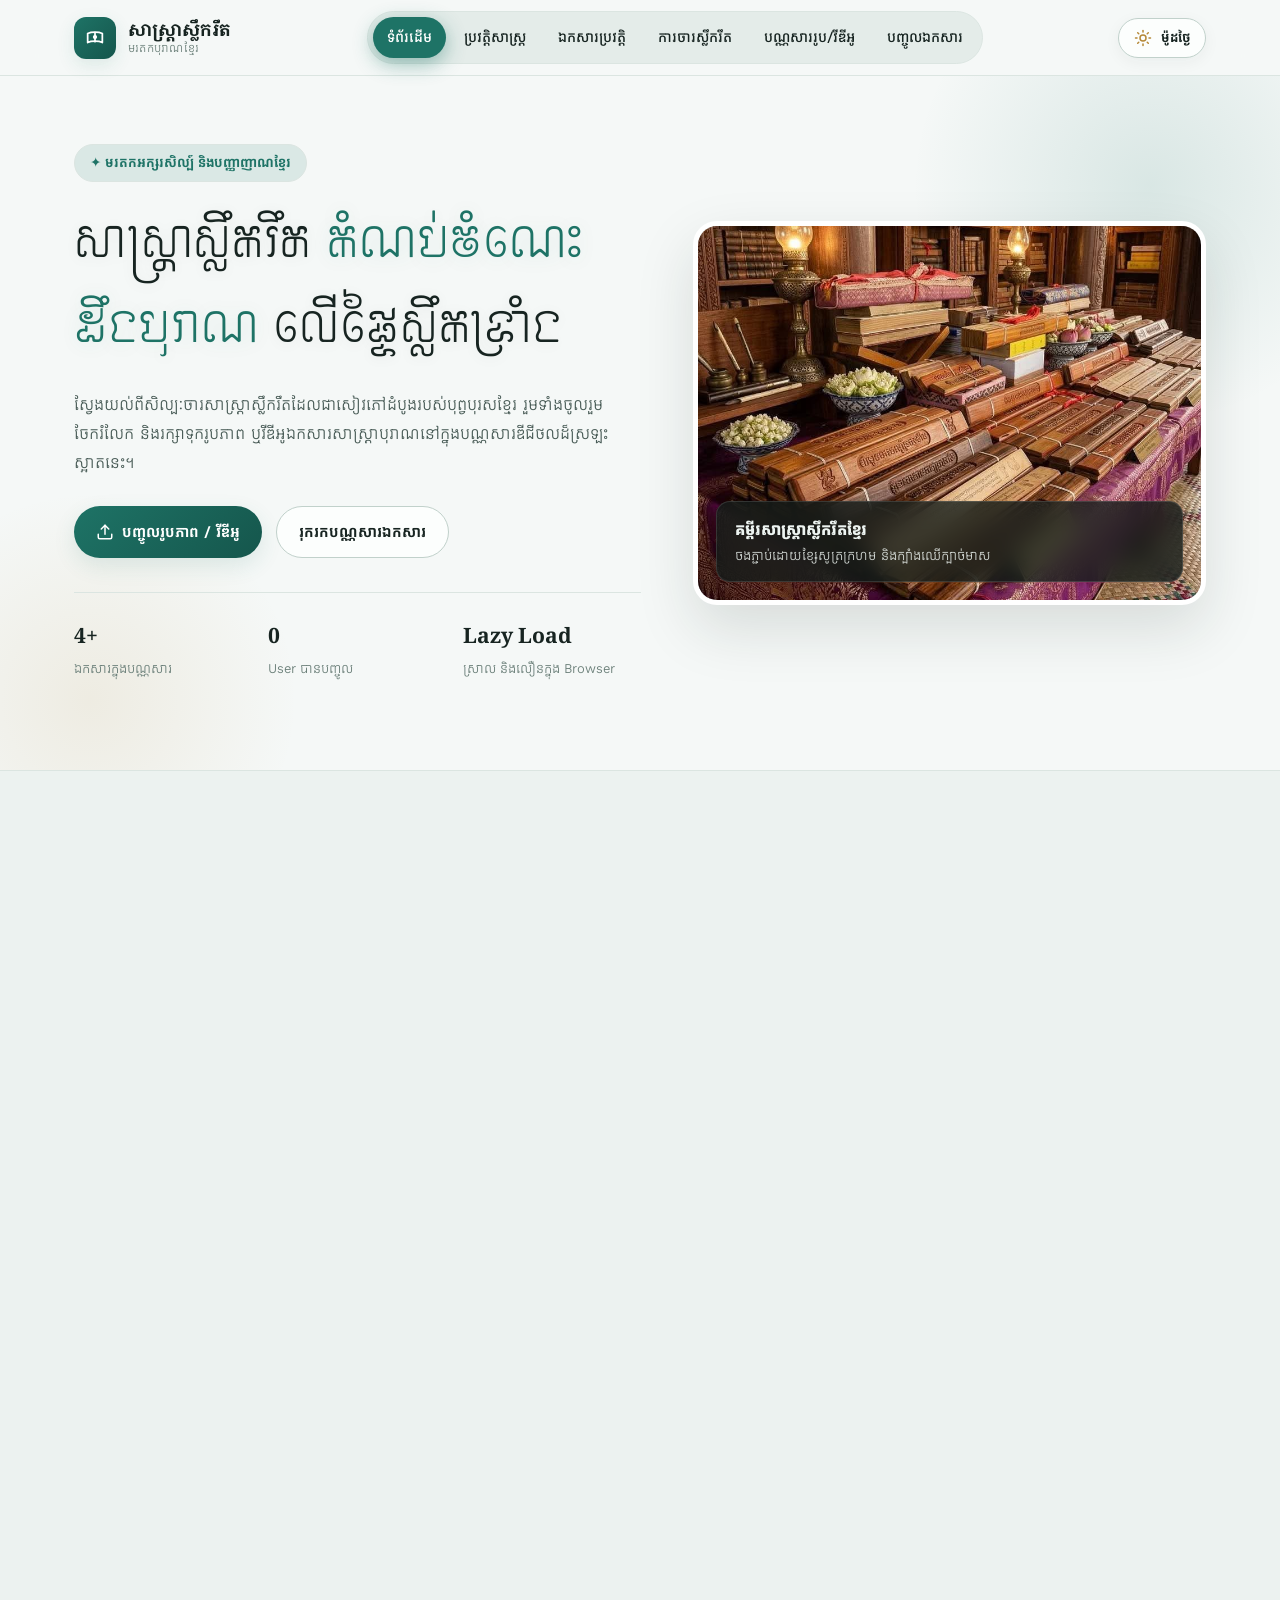
==== index.html @ 488957f2 "Add files via upload" ====
<!DOCTYPE html>
<html lang="km">

<head>
  <meta charset="UTF-8" />
  <meta name="viewport" content="width=device-width, initial-scale=1.0" />
  <meta name="theme-color" content="#f5f8f7" />
  <meta name="description"
    content="វេបសាយបណ្ណសារសាស្រ្តាស្លឹករឹតខ្មែរ — ស្វែងយល់ពីប្រវត្តិ សិល្បៈចារស្លឹករឹត និងចូលរួមបញ្ចូលរូបភាព ឬវីឌីអូដើម្បីថែរក្សាមរតកបុរាណ" />
  <title>សាស្រ្តាស្លឹករឹត | បណ្ណសារមរតកអក្សរសិល្ប៍បុរាណខ្មែរ</title>

  <!-- ការពារពន្លឺភ្លឹបភ្លែត (No Flash) ពេលបើកក្នុងម៉ូដយប់ -->
  <script>
    (function () {
      try {
        var saved = localStorage.getItem('sastra-theme');
        var prefersDark =
          window.matchMedia && window.matchMedia('(prefers-color-scheme: dark)').matches;
        if (saved === 'dark' || (!saved && prefersDark)) {
          document.documentElement.setAttribute('data-theme', 'dark');
        }
      } catch (e) { }
    })();
  </script>

  <!-- ពុម្ពអក្សរភាសាខ្មែរ៖ NokorReach Angkor 1 (ផ្ទុកក្នុង assets/fonts/) + Noto Serif Khmer និង Kantumruy Pro -->
  <link rel="preconnect" href="https://fonts.googleapis.com" />
  <link rel="preconnect" href="https://fonts.gstatic.com" crossorigin />
  <link
    href="https://fonts.googleapis.com/css2?family=Kantumruy+Pro:wght@400;500;600;700&family=Noto+Serif+Khmer:wght@600;700&display=swap"
    rel="stylesheet" />

  <!-- ឯកសារ CSS រៀបចំតាមហេដ្ឋារចនាសម្ព័ន្ធច្បាស់លាស់ -->
  <link rel="stylesheet" href="assets/css/variables.css" />
  <link rel="stylesheet" href="assets/css/base.css" />
  <link rel="stylesheet" href="assets/css/layout.css" />
  <link rel="stylesheet" href="assets/css/components.css" />
  <link rel="stylesheet" href="assets/css/documents.css" />
  <link rel="stylesheet" href="assets/css/animations.css" />
</head>

<body>
  <!-- របារបង្ហាញកម្រិតអូសទំព័រ -->
  <div id="scroll-progress" class="scroll-progress" aria-hidden="true"></div>

  <!-- ស្រទាប់ពណ៌ Host Color លោតមួយដងនៅផ្នែកខាងក្រោយពេលចុចលើ Menu -->
  <div id="host-color-backdrop" class="host-color-backdrop" aria-hidden="true"></div>

  <!-- ក្បាលទំព័រ និងម៉ឺនុយ (Header & Navigation) -->
  <header id="site-header" class="site-header">
    <div id="header-host-wave" class="header-host-wave" aria-hidden="true"></div>

    <div class="container header-inner">
      <a href="#home" class="brand" aria-label="ទំព័រដើម សាស្រ្តាស្លឹករឹត">
        <span class="brand-mark" aria-hidden="true">
          <svg width="22" height="22" viewBox="0 0 24 24" fill="none" stroke="currentColor" stroke-width="1.9"
            stroke-linecap="round" stroke-linejoin="round">
            <path d="M4 7c4-2 12-2 16 0v10c-4-2-12-2-16 0V7z"></path>
            <line x1="12" y1="6" x2="12" y2="16"></line>
            <circle cx="12" cy="11" r="1.4" fill="currentColor"></circle>
          </svg>
        </span>
        <span class="brand-text">
          <span class="brand-title">សាស្រ្តាស្លឹករឹត</span>
          <span class="brand-sub">មរតកបុរាណខ្មែរ</span>
        </span>
      </a>

      <nav id="main-nav" class="main-nav" aria-label="ម៉ឺនុយចម្បង">
        <ul id="nav-list" class="nav-list">
          <span id="nav-host-pill" class="nav-host-pill" aria-hidden="true"></span>
          <li>
            <a href="#home" class="nav-link is-active" data-host-color="#1e7366"
              data-host-soft="rgba(30, 115, 102, 0.22)" data-host-glow="rgba(30, 115, 102, 0.44)">
              <span class="menu-click-ring" aria-hidden="true"></span>
              ទំព័រដើម
            </a>
          </li>
          <li>
            <a href="#history" class="nav-link" data-host-color="#b58837" data-host-soft="rgba(181, 136, 55, 0.22)"
              data-host-glow="rgba(181, 136, 55, 0.44)">
              <span class="menu-click-ring" aria-hidden="true"></span>
              ប្រវត្តិសាស្ត្រ
            </a>
          </li>
          <li>
            <a href="#documents" class="nav-link" data-host-color="#286f80" data-host-soft="rgba(40, 111, 128, 0.22)"
              data-host-glow="rgba(40, 111, 128, 0.44)">
              <span class="menu-click-ring" aria-hidden="true"></span>
              ឯកសារប្រវត្តិ
            </a>
          </li>
          <li>
            <a href="#process" class="nav-link" data-host-color="#2c8467" data-host-soft="rgba(44, 132, 103, 0.22)"
              data-host-glow="rgba(44, 132, 103, 0.44)">
              <span class="menu-click-ring" aria-hidden="true"></span>
              ការចារស្លឹករឹត
            </a>
          </li>
          <li>
            <a href="#gallery" class="nav-link" data-host-color="#2b6a94" data-host-soft="rgba(43, 106, 148, 0.22)"
              data-host-glow="rgba(43, 106, 148, 0.44)">
              <span class="menu-click-ring" aria-hidden="true"></span>
              បណ្ណសាររូប/វីឌីអូ
            </a>
          </li>
          <li>
            <a href="#upload" class="nav-link" data-host-color="#5d5396" data-host-soft="rgba(93, 83, 150, 0.22)"
              data-host-glow="rgba(93, 83, 150, 0.44)">
              <span class="menu-click-ring" aria-hidden="true"></span>
              បញ្ចូលឯកសារ
            </a>
          </li>
        </ul>
      </nav>

      <div class="header-actions">
        <button id="theme-toggle" class="theme-toggle" type="button" aria-label="ប្តូរម៉ូដថ្ងៃ ឬម៉ូដយប់ការពារភ្នែក"
          aria-pressed="false" title="ប្តូរទៅម៉ូដយប់ ការពារភ្នែក">
          <span class="theme-toggle-icon" aria-hidden="true">
            <svg class="icon-sun" width="18" height="18" viewBox="0 0 24 24" fill="none" stroke="currentColor"
              stroke-width="2" stroke-linecap="round" stroke-linejoin="round">
              <circle cx="12" cy="12" r="4"></circle>
              <path d="M12 2v2"></path>
              <path d="M12 20v2"></path>
              <path d="m4.93 4.93 1.41 1.41"></path>
              <path d="m17.66 17.66 1.41 1.41"></path>
              <path d="M2 12h2"></path>
              <path d="M20 12h2"></path>
              <path d="m6.34 17.66-1.41 1.41"></path>
              <path d="m19.07 4.93-1.41 1.41"></path>
            </svg>
            <svg class="icon-moon" width="18" height="18" viewBox="0 0 24 24" fill="none" stroke="currentColor"
              stroke-width="2" stroke-linecap="round" stroke-linejoin="round">
              <path d="M12 3a6 6 0 0 0 9 9 9 9 0 1 1-9-9Z"></path>
            </svg>
          </span>
          <span id="theme-toggle-label" class="theme-toggle-label">ម៉ូដថ្ងៃ</span>
        </button>

        <button id="mobile-toggle" class="mobile-toggle" type="button" aria-label="បើក ឬបិទម៉ឺនុយ" aria-expanded="false"
          aria-controls="main-nav">
          <svg width="22" height="22" viewBox="0 0 24 24" fill="none" stroke="currentColor" stroke-width="2"
            stroke-linecap="round">
            <line x1="4" y1="7" x2="20" y2="7"></line>
            <line x1="4" y1="12" x2="20" y2="12"></line>
            <line x1="4" y1="17" x2="20" y2="17"></line>
          </svg>
        </button>
      </div>
    </div>
  </header>

  <main>
    <!-- ផ្នែកទី ១: ទំព័រដើម (Hero Section — បង្ហាញភ្លាមៗយ៉ាងច្បាស់ និងលឿន) -->
    <section id="home" class="hero-section">
      <div class="container hero-grid">
        <div class="hero-content">
          <span class="hero-badge">✦ មរតកអក្សរសិល្ប៍ និងបញ្ញាញាណខ្មែរ</span>
          <h1 class="hero-title">
            សាស្រ្តាស្លឹករឹត <span class="hero-highlight">កំណប់ចំណេះដឹងបុរាណ</span> លើផ្ទៃ<span
              class="nowrap">ស្លឹកទ្រាំង</span>
          </h1>
          <p class="hero-desc">
            ស្វែងយល់ពីសិល្បៈចារសាស្រ្តាស្លឹករឹតដែលជាសៀវភៅដំបូងរបស់បុព្វបុរសខ្មែរ រួមទាំងចូលរួមចែករំលែក
            និងរក្សាទុករូបភាព ឬវីឌីអូឯកសារសាស្រ្តាបុរាណនៅក្នុងបណ្ណសារឌីជីថលដ៏ស្រឡះស្អាតនេះ។
          </p>

          <div class="hero-actions">
            <a href="#upload" class="btn btn-primary">
              <svg width="18" height="18" viewBox="0 0 24 24" fill="none" stroke="currentColor" stroke-width="2"
                stroke-linecap="round" stroke-linejoin="round">
                <path d="M21 15v4a2 2 0 0 1-2 2H5a2 2 0 0 1-2-2v-4"></path>
                <polyline points="17 8 12 3 7 8"></polyline>
                <line x1="12" y1="3" x2="12" y2="15"></line>
              </svg>
              បញ្ចូលរូបភាព / វីឌីអូ
            </a>
            <a href="#gallery" class="btn btn-outline">រុករកបណ្ណសារឯកសារ</a>
          </div>

          <div class="hero-stats">
            <div class="stat-item">
              <strong id="stat-media-count">4+</strong>
              <span>ឯកសារក្នុងបណ្ណសារ</span>
            </div>
            <div class="stat-item">
              <strong id="stat-user-uploads">0</strong>
              <span>User បានបញ្ចូល</span>
            </div>
            <div class="stat-item">
              <strong>Lazy Load</strong>
              <span>ស្រាល និងលឿនក្នុង Browser</span>
            </div>
          </div>
        </div>

        <div class="hero-visual">
          <figure class="hero-frame">
            <img src="assets/images/vb2.jpg" alt="គម្ពីរសាស្រ្តាស្លឹករឹតបុរាណខ្មែរចងដោយខ្សែសូត្រក្រហម"
              fetchpriority="high" decoding="async" />
            <figcaption class="hero-caption-card">
              <div>
                <strong>គម្ពីរសាស្រ្តាស្លឹករឹតខ្មែរ</strong>
                <p>ចងភ្ជាប់ដោយខ្សែសូត្រក្រហម និងក្បាំងឈើក្បាច់មាស</p>
              </div>
            </figcaption>
          </figure>
        </div>
      </div>
    </section>

    <!-- ផ្នែកទី ២: ប្រវត្តិ និងអត្ថន័យ (អូសដល់ចាំលោតផុសឡើង) -->
    <section id="history" class="section section-alt lazy-section">
      <div class="container">
        <header class="section-header reveal-item">
          <span class="section-kicker">ប្រវត្តិ និងតម្លៃវប្បធម៌</span>
          <h2 class="section-title">តើសាស្រ្តាស្លឹករឹតមានសារៈសំខាន់អ្វីខ្លះ?</h2>
          <p class="section-subtitle">
            មុនពេលមានក្រដាស និងម៉ាស៊ីនបោះពុម្ព បុព្វបុរសខ្មែរបានប្រើប្រាស់ស្លឹកទ្រាំងដើម្បីកត់ត្រាធម៌វិន័យ
            ប្រវត្តិសាស្ត្រ ក្បួនឱសថបុរាណ និងអក្សរសិល្ប៍រឿងព្រេងផ្សេងៗទុកជាកេរមរតកដល់កូនចៅជំនាន់ក្រោយ។
          </p>
        </header>

        <div class="grid-2" style="margin-bottom: 40px;">
          <div class="story-image-wrap reveal-item reveal-left">
            <img src="data:image/svg+xml,%3Csvg xmlns='http://www.w3.org/2000/svg' viewBox='0 0 4 3'%3E%3C/svg%3E"
              data-src="assets/images/temple-archive.jpg" alt="បណ្ណាល័យហោត្រ័យរក្សាសាស្រ្តាស្លឹករឹតក្នុងវត្តអារាម"
              loading="lazy" decoding="async" />
          </div>

          <div class="reveal-item reveal-right">
            <h3 style="font-size: 1.5rem; margin-bottom: 14px;">បណ្ណាល័យហោត្រ័យ៖ ឃ្លាំងរក្សាប្រាជ្ញាខ្មែរ</h3>
            <p style="margin-bottom: 14px;">
              សាស្រ្តាស្លឹករឹតត្រូវបានតម្កល់ទុកយ៉ាងគោរពនៅតាមវត្តអារាម ជាពិសេសនៅក្នុង «ហោត្រ័យ»
              ឬទូឈើឆ្លាក់ក្បាច់យ៉ាងផ្ចិតផ្ចង់។
              គម្ពីរនីមួយៗត្រូវបានរុំដោយកំណាត់សំពត់ស្អាត ដើម្បីការពារពីធូលី សំណើម និងសត្វល្អិតកាត់បំផ្លាញ។
            </p>
            <p>
              ការអភិរក្សសាស្រ្តាស្លឹករឹតជាទម្រង់ឌីជីថល តាមរយៈការថតរូបភាព និងវីឌីអូឯកសារ
              គឺជាវិធីដ៏សំខាន់ដើម្បីជួយឲ្យមរតកទាំងនេះនៅគង់វង្សជារៀងរហូត។
            </p>
          </div>
        </div>

        <div class="grid-3">
          <article class="card reveal-item reveal-delay-1">
            <div class="card-icon" aria-hidden="true">
              <svg width="22" height="22" viewBox="0 0 24 24" fill="none" stroke="currentColor" stroke-width="2">
                <path d="M4 19.5A2.5 2.5 0 0 1 6.5 17H20"></path>
                <path d="M6.5 2H20v20H6.5A2.5 2.5 0 0 1 4 19.5v-15A2.5 2.5 0 0 1 6.5 2z"></path>
              </svg>
            </div>
            <h3>សាស្រ្តាទេសន៍</h3>
            <p>កត់ត្រាពុទ្ធវចនៈ ជាតក និងគម្ពីរធម៌វិន័យសម្រាប់ព្រះសង្ឃសូត្រ និងសម្តែងធម៌ទេសនាប្រដៅពុទ្ធបរិស័ទ។</p>
          </article>

          <article class="card reveal-item reveal-delay-2">
            <div class="card-icon" aria-hidden="true">
              <svg width="22" height="22" viewBox="0 0 24 24" fill="none" stroke="currentColor" stroke-width="2">
                <path d="M12 20h9"></path>
                <path d="M16.5 3.5a2.121 2.121 0 0 1 3 3L7 19l-4 1 1-4L16.5 3.5z"></path>
              </svg>
            </div>
            <h3>សាស្រ្តាល្បែង</h3>
            <p>ប្រមូលផ្តុំរឿងព្រេង អក្សរសិល្ប៍កំណាព្យ និងរឿងនិទានអប់រំសីលធម៌ដ៏ល្បីល្បាញរបស់សង្គមខ្មែរ។</p>
          </article>

          <article class="card reveal-item reveal-delay-3">
            <div class="card-icon" aria-hidden="true">
              <svg width="22" height="22" viewBox="0 0 24 24" fill="none" stroke="currentColor" stroke-width="2">
                <circle cx="12" cy="12" r="9"></circle>
                <path d="M12 8v4l3 3"></path>
              </svg>
            </div>
            <h3>សាស្រ្តាក្បួនច្បាប់</h3>
            <p>ផ្ទុកក្បួនហោរាសាស្ត្រ ក្បួនថ្នាំបុរាណ វេយ្យាករណ៍ ច្បាប់ទូន្មាន និងប្រវត្តិសាស្ត្រពង្សាវតារខ្មែរ។</p>
          </article>
        </div>
      </div>
    </section>

    <!-- ផ្នែកទី ៣: ប្រព័ន្ធឯកសារប្រវត្តិសាស្រ្តាស្លឹករឹត (Lazy Hydrated ពេលអូសមកដល់) -->
    <section id="documents" class="section lazy-section">
      <div class="container">
        <header class="section-header reveal-item">
          <span class="section-kicker">បណ្ណាល័យឯកសារប្រវត្តិសាស្ត្រ</span>
          <h2 class="section-title">ប្រព័ន្ធឯកសារស្តីពីប្រវត្តិសាស្រ្តាស្លឹករឹតខ្មែរ</h2>
          <p class="section-subtitle">
            អាន ស្រាវជ្រាវ ចម្លង ឬទាញយកឯកសារប្រវត្តិសាស្រ្តាស្លឹករឹតតាមសម័យកាល រួមទាំងអាចបន្ថែមអត្ថបទ
            ឬភ្ជាប់ឯកសារ PDF/TXT ចូលក្នុងបណ្ណាល័យនេះបានផងដែរ។
          </p>
        </header>

        <!-- ខ្សែបន្ទាត់ប្រវត្តិសាស្ត្រសង្ខេបតាមសម័យកាល -->
        <div id="history-timeline" class="timeline-strip"></div>

        <!-- របារត្រងប្រភេទ ស្វែងរក និងប៊ូតុងបន្ថែមឯកសារ -->
        <div class="doc-toolbar reveal-item">
          <div class="filter-tabs" role="tablist" aria-label="ត្រងប្រភេទឯកសារប្រវត្តិ">
            <button type="button" class="filter-tab doc-filter-tab is-active" data-doc-filter="all">ទាំងអស់</button>
            <button type="button" class="filter-tab doc-filter-tab"
              data-doc-filter="ប្រវត្តិសាស្ត្រ">ប្រវត្តិសាស្ត្រ</button>
            <button type="button" class="filter-tab doc-filter-tab" data-doc-filter="អក្សរសាស្ត្រ">អក្សរសាស្ត្រ</button>
            <button type="button" class="filter-tab doc-filter-tab" data-doc-filter="សិប្បកម្ម">សិប្បកម្ម</button>
            <button type="button" class="filter-tab doc-filter-tab" data-doc-filter="ការអភិរក្ស">ការអភិរក្ស</button>
            <button type="button" class="filter-tab doc-filter-tab" data-doc-filter="user">User បន្ថែម</button>
          </div>

          <div class="doc-toolbar-right">
            <div class="search-box" style="min-width: 210px;">
              <svg width="16" height="16" viewBox="0 0 24 24" fill="none" stroke="currentColor" stroke-width="2">
                <circle cx="11" cy="11" r="8"></circle>
                <line x1="21" y1="21" x2="16.65" y2="16.65"></line>
              </svg>
              <input id="doc-search-input" type="search" placeholder="ស្វែងរកឯកសារប្រវត្តិ..."
                aria-label="ស្វែងរកឯកសារប្រវត្តិ" />
            </div>

            <button id="open-add-doc-btn" type="button" class="btn btn-primary"
              style="padding: 10px 18px; font-size: 0.88rem;">
              + បន្ថែមឯកសារប្រវត្តិ
            </button>
          </div>
        </div>

        <!-- ក្រឡាកាតឯកសារប្រវត្តិ -->
        <div id="doc-grid" class="doc-grid" aria-live="polite"></div>
      </div>
    </section>

    <!-- ផ្នែកទី ៤: ដំណាក់កាលផលិត និងចារសាស្រ្តា (អូសដល់ចាំលោតផុសឡើង) -->
    <section id="process" class="section section-alt lazy-section">
      <div class="container">
        <header class="section-header reveal-item">
          <span class="section-kicker">សិល្បៈ និងហត្ថកម្មប្រពៃណី</span>
          <h2 class="section-title">ដំណាក់កាលទាំង ៤ នៃការចារសាស្រ្តាស្លឹករឹត</h2>
          <p class="section-subtitle">
            ទម្រាំក្លាយជាគម្ពីរសាស្រ្តាមួយខ្សែ សិប្បករត្រូវឆ្លងកាត់ដំណាក់កាលយ៉ាងល្អិតល្អន់ និងអត់ធ្មត់ខ្ពស់។
          </p>
        </header>

        <div class="grid-4" style="margin-bottom: 42px;">
          <article class="step-card reveal-item reveal-delay-1">
            <span class="step-number">១</span>
            <h3>ជ្រើសរើសស្លឹកទ្រាំង</h3>
            <p>កាត់ស្លឹកទ្រាំងខ្ចីល្មមដែលមិនទាន់លាតពេញលេញ ដើម្បីឲ្យសាច់ស្លឹកទន់ ស្វិត និងជាប់ធន់បានរាប់រយឆ្នាំ។</p>
          </article>

          <article class="step-card reveal-item reveal-delay-2">
            <span class="step-number">២</span>
            <h3>ស្ងោរ ហាល និងតម្រឹម</h3>
            <p>យកស្លឹកទៅស្ងោរ ហាលសន្សើម និងហាលថ្ងៃឲ្យស្ងួតស្មើ រួចកាត់តម្រឹមទំហំឲ្យស្មើគ្នា និងចោះរន្ធដោតខ្សែ។</p>
          </article>

          <article class="step-card reveal-item reveal-delay-3">
            <span class="step-number">៣</span>
            <h3>ចារដោយដែកចារ</h3>
            <p>ប្រើដែកចារមុតស្រួចឆ្លាក់តួអក្សរខ្មែរលើផ្ទៃស្លឹករឹតតាមបន្ទាត់ត្រង់ស្មើយ៉ាងប្រណីត។</p>
          </article>

          <article class="step-card reveal-item reveal-delay-4">
            <span class="step-number">៤</span>
            <h3>ជូតទឹកខ្មៅ និងចងខ្សែ</h3>
            <p>ជូតម្រែងភ្លើងលាយប្រេងធម្មជាតិចូលក្នុងស្នាមចារឲ្យអក្សរលេចច្បាស់ខ្មៅក្រឹប រួចដោតខ្សែចងជាខ្សែគម្ពីរ។</p>
          </article>
        </div>

        <div class="grid-2">
          <div class="story-image-wrap reveal-item reveal-left">
            <img src="data:image/svg+xml,%3Csvg xmlns='http://www.w3.org/2000/svg' viewBox='0 0 4 3'%3E%3C/svg%3E"
              data-src="assets/images/crafting-leaves.jpg" alt="សិប្បករខ្មែរចារអក្សរលើស្លឹករឹតដោយប្រើដែកចារ"
              loading="lazy" decoding="async" />
          </div>
          <div class="story-image-wrap reveal-item reveal-right">
            <img src="data:image/svg+xml,%3Csvg xmlns='http://www.w3.org/2000/svg' viewBox='0 0 4 3'%3E%3C/svg%3E"
              data-src="assets/images/palm-detail.jpg" alt="ភាពលម្អិតនៃអក្សរចារខ្មែរបុរាណលើផ្ទៃស្លឹករឹត" loading="lazy"
              decoding="async" />
          </div>
        </div>
      </div>
    </section>

    <!-- ផ្នែកទី ៥: បណ្ណសាររូបភាព និងវីឌីអូ (Lazy Hydrated ពេលអូសមកដល់) -->
    <section id="gallery" class="section lazy-section">
      <div class="container">
        <header class="section-header reveal-item">
          <span class="section-kicker">បណ្ណសារឌីជីថល</span>
          <h2 class="section-title">បណ្ណសាររូបភាព និងវីឌីអូសាស្រ្តាស្លឹករឹត</h2>
          <p class="section-subtitle">
            រូបភាព និងវីឌីអូទាំងអស់ត្រូវបានផ្ទុកតែពេលអ្នកអូសមកដល់ប៉ុណ្ណោះ ដើម្បីឲ្យវេបសាយស្រាល និងដំណើរការលឿនបំផុត។
            ចុចលើកាតនីមួយៗដើម្បីមើលពេញអេក្រង់។
          </p>
        </header>

        <div class="gallery-toolbar reveal-item">
          <div class="filter-tabs" role="tablist" aria-label="ត្រងប្រភេទឯកសារ">
            <button type="button" class="filter-tab is-active" data-filter="all">ទាំងអស់</button>
            <button type="button" class="filter-tab" data-filter="image">រូបភាព</button>
            <button type="button" class="filter-tab" data-filter="video">វីឌីអូ</button>
            <button type="button" class="filter-tab" data-filter="user">ឯកសារ User បញ្ចូល</button>
          </div>

          <div class="search-box">
            <svg width="16" height="16" viewBox="0 0 24 24" fill="none" stroke="currentColor" stroke-width="2">
              <circle cx="11" cy="11" r="8"></circle>
              <line x1="21" y1="21" x2="16.65" y2="16.65"></line>
            </svg>
            <input id="gallery-search" type="search" placeholder="ស្វែងរកតាមចំណងជើង ឬប្រភេទ..."
              aria-label="ស្វែងរកឯកសារក្នុងបណ្ណសារ" />
          </div>
        </div>

        <!-- ក្រឡាបណ្ណសារត្រូវបានបង្កើតឡើងដោយ JavaScript ពេលអូសមកដល់ -->
        <div id="media-grid" class="media-grid" aria-live="polite"></div>
      </div>
    </section>

    <!-- ផ្នែកទី ៦: អនុញ្ញាតឲ្យ User បញ្ចូលរូបភាព និងវីឌីអូ -->
    <section id="upload" class="section section-alt lazy-section">
      <div class="container">
        <header class="section-header reveal-item">
          <span class="section-kicker">ចូលរួមចែករំលែកមរតក</span>
          <h2 class="section-title">បញ្ចូលរូបភាព និងវីឌីអូសាស្រ្តាស្លឹករឹត</h2>
          <p class="section-subtitle">
            អ្នកប្រើប្រាស់មានសិទ្ធិបញ្ចូលរូបភាព ឬវីឌីអូដោយផ្ទាល់។ ឯកសារដែលបានបញ្ចូលនឹងរក្សាទុកក្នុង Browser (IndexedDB)
            ហើយបង្ហាញភ្លាមៗនៅក្នុងបណ្ណសារខាងលើ។
          </p>
        </header>

        <div class="upload-shell reveal-item">
          <div>
            <div id="upload-dropzone" class="dropzone" role="button" tabindex="0"
              aria-label="ជ្រើសរើស ឬអូសទម្លាក់រូបភាព និងវីឌីអូ">
              <input id="media-file-input" type="file" accept="image/*,video/*" hidden />
              <div class="dropzone-icon" aria-hidden="true">
                <svg width="28" height="28" viewBox="0 0 24 24" fill="none" stroke="currentColor" stroke-width="2"
                  stroke-linecap="round" stroke-linejoin="round">
                  <path d="M21 15v4a2 2 0 0 1-2 2H5a2 2 0 0 1-2-2v-4"></path>
                  <polyline points="17 8 12 3 7 8"></polyline>
                  <line x1="12" y1="3" x2="12" y2="15"></line>
                </svg>
              </div>
              <h3 style="font-size: 1.12rem;">ចុចជ្រើសរើស ឬអូសឯកសារទម្លាក់ទីនេះ</h3>
              <p id="upload-file-status" style="font-size: 0.88rem;">
                គាំទ្ររូបភាព (JPG, PNG, WEBP) និងវីឌីអូ (MP4, WEBM)
              </p>
              <div id="upload-preview" class="dropzone-preview" hidden></div>
            </div>
          </div>

          <form id="media-upload-form" class="upload-form">
            <span id="storage-mode-pill" class="storage-mode-pill">● រក្សាទុកស្វ័យប្រវត្តិ (មិនបាត់ពេល Refresh)</span>

            <div class="form-group">
              <label for="media-title-input">ចំណងជើងឯកសារ *</label>
              <input id="media-title-input" class="form-control" type="text"
                placeholder="ឧ. សាស្រ្តាស្លឹករឹតវត្តបុរាណខេត្តសៀមរាប" required />
            </div>

            <div class="form-group">
              <label for="media-category-input">ប្រភេទឯកសារ</label>
              <select id="media-category-input" class="form-control">
                <option value="សាស្រ្តាបុរាណ">សាស្រ្តាបុរាណ</option>
                <option value="ការចារស្លឹករឹត">ការចារស្លឹករឹត</option>
                <option value="បណ្ណាល័យហោត្រ័យ">បណ្ណាល័យហោត្រ័យ</option>
                <option value="វីឌីអូឯកសារ">វីឌីអូឯកសារ</option>
                <option value="អក្សរសិល្ប៍បុរាណ">អក្សរសិល្ប៍បុរាណ</option>
              </select>
            </div>

            <div class="form-group">
              <label for="media-author-input">ឈ្មោះអ្នកបញ្ចូល</label>
              <input id="media-author-input" class="form-control" type="text"
                placeholder="បញ្ចូលឈ្មោះរបស់អ្នក (មិនបង្ខំ)" />
            </div>

            <div class="form-group">
              <label for="media-desc-input">ពិពណ៌នាសង្ខេប</label>
              <textarea id="media-desc-input" class="form-control" rows="3"
                placeholder="សរសេរព័ត៌មានខ្លីៗអំពីរូបភាព ឬវីឌីអូនេះ..."></textarea>
            </div>

            <button id="upload-submit-btn" type="submit" class="btn btn-primary" style="width: 100%;">
              រក្សាទុក និងបង្ហោះចូលបណ្ណសារ
            </button>
          </form>
        </div>
      </div>
    </section>
  </main>

  <!-- ជើងទំព័រ (Footer) -->
  <footer class="site-footer">
    <div class="container">
      <div class="footer-grid">
        <div>
          <h3>សាស្រ្តាស្លឹករឹត • មរតកបុរាណខ្មែរ</h3>
          <p>
            វេបសាយបង្កើតឡើងដោយហេដ្ឋារចនាសម្ព័ន្ធកូដច្បាស់លាស់ ស្អាត និងបង្កើនល្បឿន Browser តាមរយៈ
            Scroll Reveal និង Lazy Loading។
          </p>
        </div>

        <div>
          <h4>តំណភ្ជាប់រហ័ស</h4>
          <ul class="footer-links">
            <li><a href="#home">ទំព័រដើម</a></li>
            <li><a href="#history">ប្រវត្តិ និងអត្ថន័យ</a></li>
            <li><a href="#documents">ប្រព័ន្ធឯកសារប្រវត្តិ</a></li>
            <li><a href="#process">ដំណាក់កាលចារសាស្រ្តា</a></li>
            <li><a href="#gallery">បណ្ណសាររូបភាព និងវីឌីអូ</a></li>
            <li><a href="#upload">បញ្ចូលឯកសារថ្មី</a></li>
          </ul>
        </div>

        <div>
          <h4>រចនាសម្ព័ន្ធថតឯកសារ</h4>
          <ul class="footer-links">
            <li><code>index.html</code> — ទំព័រចម្បង</li>
            <li><code>assets/css/</code> — ឯកសាររចនាបថ</li>
            <li><code>assets/js/</code> — ប្រព័ន្ធមុខងារ JS</li>
            <li><code>assets/images/</code> — ថតផ្ទុករូបភាព</li>
            <li><code>assets/videos/</code> — ថតផ្ទុកវីឌីអូ</li>
          </ul>
        </div>
      </div>

      <div class="footer-bottom">
        <span>© 2026 បណ្ណសារសាស្រ្តាស្លឹករឹតខ្មែរ</span>
        <span>រចនាឡើងសម្រាប់ការថែរក្សា និងចែករំលែកមរតកជាតិ</span>
      </div>
    </div>
  </footer>

  <!-- Lightbox Modal សម្រាប់មើលរូបភាព និងវីឌីអូពេញអេក្រង់ -->
  <div id="lightbox" class="lightbox" role="dialog" aria-modal="true" aria-hidden="true">
    <button id="lightbox-close" class="lightbox-close" type="button" aria-label="បិទផ្ទាំងមើល">✕</button>
    <div class="lightbox-dialog">
      <div id="lightbox-media" class="lightbox-media"></div>
      <div class="lightbox-info">
        <div>
          <h3 id="lightbox-title" style="margin-bottom: 6px;"></h3>
          <p id="lightbox-desc" style="margin-bottom: 8px;"></p>
          <small id="lightbox-meta" style="color: var(--text-muted);"></small>
        </div>
      </div>
    </div>
  </div>

  <!-- ផ្ទាំងអានឯកសារប្រវត្តិ (Distraction-Free Document Reader Modal) -->
  <div id="doc-reader-modal" class="doc-modal" role="dialog" aria-modal="true" aria-hidden="true">
    <div class="doc-reader-dialog">
      <div class="doc-reader-header">
        <div class="doc-reader-controls">
          <button id="doc-font-dec" type="button" class="reader-tool-btn" title="បន្ថយទំហំអក្សរ">A-</button>
          <button id="doc-font-inc" type="button" class="reader-tool-btn" title="បង្កើនទំហំអក្សរ">A+</button>
          <button id="doc-copy-btn" type="button" class="reader-tool-btn">ចម្លងអត្ថបទ</button>
          <button id="doc-download-btn" type="button" class="reader-tool-btn">ទាញយក .txt</button>
          <button id="doc-reader-delete" type="button" class="btn btn-danger-soft" hidden>លុបឯកសារ</button>
        </div>
        <button id="doc-reader-close" type="button" class="reader-tool-btn" aria-label="បិទផ្ទាំងអាន">បិទ ✕</button>
      </div>

      <article id="doc-reader-body" class="doc-reader-body">
        <div id="doc-reader-meta" class="doc-reader-meta"></div>
        <h2 id="doc-reader-title" class="doc-reader-title"></h2>
        <div id="doc-reader-content" class="doc-reader-content"></div>
      </article>

      <div class="doc-reader-footer">
        <button id="doc-prev-btn" type="button" class="reader-tool-btn">← ឯកសារមុន</button>
        <button id="doc-next-btn" type="button" class="reader-tool-btn">ឯកសារបន្ទាប់ →</button>
      </div>
    </div>
  </div>

  <!-- ផ្ទាំងបន្ថែមឯកសារប្រវត្តិថ្មី (Add Historical Document Modal) -->
  <div id="add-doc-modal" class="doc-modal" role="dialog" aria-modal="true" aria-hidden="true">
    <div class="doc-form-dialog">
      <div class="doc-reader-header">
        <h3 style="font-size: 1.08rem;">បន្ថែមឯកសារប្រវត្តិសាស្រ្តាស្លឹករឹតថ្មី</h3>
        <button id="add-doc-close" type="button" class="reader-tool-btn" aria-label="បិទផ្ទាំង">បិទ ✕</button>
      </div>
      <form id="add-doc-form" class="doc-form-body">
        <div class="form-group">
          <label for="doc-title-input">ចំណងជើងឯកសារប្រវត្តិ *</label>
          <input id="doc-title-input" class="form-control" type="text"
            placeholder="ឧ. ប្រវត្តិគម្ពីរសាស្រ្តាវត្តបុរាណខេត្តបាត់ដំបង" required />
        </div>

        <div class="doc-form-row">
          <div class="form-group">
            <label for="doc-category-input">ប្រភេទឯកសារ</label>
            <select id="doc-category-input" class="form-control">
              <option value="ប្រវត្តិសាស្ត្រ">ប្រវត្តិសាស្ត្រ</option>
              <option value="អក្សរសាស្ត្រ">អក្សរសាស្ត្រ</option>
              <option value="សិប្បកម្ម">សិប្បកម្ម</option>
              <option value="ការអភិរក្ស">ការអភិរក្ស</option>
            </select>
          </div>
          <div class="form-group">
            <label for="doc-era-input">សម័យកាល / ឆ្នាំ</label>
            <input id="doc-era-input" class="form-control" type="text" placeholder="ឧ. សតវត្សទី ១៩" />
          </div>
        </div>

        <div class="form-group">
          <label for="doc-author-input">អ្នករៀបរៀង ឬប្រភពឯកសារ</label>
          <input id="doc-author-input" class="form-control" type="text" placeholder="ឈ្មោះអ្នកចងក្រង (មិនបង្ខំ)" />
        </div>

        <div class="form-group">
          <label for="doc-body-input">ខ្លឹមសារឯកសារប្រវត្តិ</label>
          <textarea id="doc-body-input" class="form-control" rows="5"
            placeholder="សរសេរ ឬចម្លងខ្លឹមសារប្រវត្តិសាស្រ្តាស្លឹករឹតដាក់ទីនេះ..."></textarea>
        </div>

        <div class="form-group">
          <label for="doc-file-input">ភ្ជាប់ឯកសារ PDF ឬ TXT បន្ថែម (មិនបង្ខំ • ក្រោម 20MB)</label>
          <input id="doc-file-input" class="form-control" type="file" accept=".pdf,.txt,.doc,.docx" />
        </div>

        <button type="submit" class="btn btn-primary" style="width: 100%; margin-top: 4px;">
          រក្សាទុកចូលបណ្ណាល័យឯកសារ
        </button>
      </form>
    </div>
  </div>

  <!-- ប៊ូតុងត្រឡប់ទៅខាងលើ និងសារជូនដំណឹង -->
  <button id="back-to-top" class="back-to-top" type="button" aria-label="ត្រឡប់ទៅខាងលើ">↑</button>
  <div id="toast" class="toast" role="status" aria-live="polite"></div>

  <!-- ឯកសារ JavaScript រៀបចំតាមមុខងារច្បាស់លាស់ (ប្រើ defer ដើម្បីឲ្យផ្ទុកលឿន) -->
  <script defer src="assets/js/theme-toggle.js"></script>
  <script defer src="assets/js/cloud-config.js"></script>
  <script defer src="assets/data/history-docs.js"></script>
  <script defer src="assets/js/storage.js"></script>
  <script defer src="assets/js/menu-effect.js"></script>
  <script defer src="assets/js/scroll-reveal.js"></script>
  <script defer src="assets/js/doc-library.js"></script>
  <script defer src="assets/js/media-uploader.js"></script>
  <script defer src="assets/js/main.js"></script>
</body>

</html>
---- assets/css/variables.css ----
/* ==========================================================================
   variables.css — ប្រព័ន្ធពណ៌កម្រិតសកល ត្រជាក់ភ្នែក (ម៉ូដថ្ងៃ & ម៉ូដយប់ការពារភ្នែក)
   ========================================================================== */

/* ពុម្ពអក្សរសិលាចារឹកសម័យអង្គរ NokorReach Angkor (ស្នាដៃ Nouv Samnang / AKbalthom) */
@font-face {
  font-family: 'NokorReach Angkor 1';
  src: url('../fonts/NokorReach-Angkor-1.ttf') format('truetype');
  font-weight: 400;
  font-style: normal;
  font-display: swap;
}

@font-face {
  font-family: 'NokorReach Angkor 2 Plus';
  src: url('../fonts/NokorReach-Angkor-2-Plus.ttf') format('truetype');
  font-weight: 400;
  font-style: normal;
  font-display: swap;
}

:root {
   color-scheme: light;

   /* ------------------------------------------------------------------------
     ម៉ូដថ្ងៃ (Day Mode — ត្រជាក់ភ្នែក ស្រទន់ គ្មានពន្លឺចាំងខ្លាំង)
     ------------------------------------------------------------------------ */
   --bg-page: #f5f8f7;
   --bg-section-alt: #ecf2f0;
   --bg-card: #fcfefd;
   --bg-elevated: rgba(245, 248, 247, 0.86);
   --bg-nav-track: rgba(203, 218, 213, 0.42);
   --bg-input: #ffffff;
   --bg-dropzone: #f1f6f4;
   --bg-media-frame: #dce6e2;
   --bg-dark: #101b19;
   --bg-badge-overlay: rgba(16, 27, 25, 0.76);
   --bg-lightbox: rgba(11, 18, 17, 0.84);
   --bg-empty: rgba(252, 254, 253, 0.75);

   /* ពណ៌អក្សរ (កម្រិត Contrast ស្តង់ដារ WCAG AAA ងាយអានមិនឈឺភ្នែក) */
   --text-primary: #172421;
   --text-secondary: #485b56;
   --text-muted: #6c807a;
   --text-on-dark: #edf4f1;
   --text-on-accent: #ffffff;

   /* ពណ៌ចម្បងកម្រិតសកល (Serene Angkor Jade + Muted Heritage Gold) */
   --accent-primary: #1e7366;
   --accent-primary-deep: #15564c;
   --accent-primary-soft: rgba(30, 115, 102, 0.12);
   --accent-gold: #b58837;
   --accent-gold-light: #d7b269;
   --accent-gold-soft: rgba(181, 136, 55, 0.14);
   --accent-crimson: #a83c3c;
   --accent-crimson-soft: rgba(168, 60, 60, 0.11);
   --accent-palm: #1e7366;

   /* ពណ៌ផ្ទាំងលម្អ Hero & ផ្ទៃខាងក្រោយ */
   --hero-orb-1: rgba(30, 115, 102, 0.13);
   --hero-orb-2: rgba(181, 136, 55, 0.11);
   --frame-border: #ffffff;

   /* Host Color លំនាំដើម (ផ្លាស់ប្តូរដោយស្វ័យប្រវត្តិតាម Menu ដែលបានចុច) */
   --host-color: #1e7366;
   --host-color-soft: rgba(30, 115, 102, 0.22);
   --host-color-glow: rgba(30, 115, 102, 0.44);
   --host-origin-x: 50%;
   --host-origin-y: 36px;

   /* បន្ទាត់ស៊ុម និងស្រមោលស្រទន់ */
   --border-light: #dbe5e1;
   --border-medium: #c1d1cb;
   --shadow-sm: 0 4px 16px rgba(23, 36, 33, 0.05);
   --shadow-md: 0 12px 32px rgba(23, 36, 33, 0.08);
   --shadow-lg: 0 24px 58px rgba(23, 36, 33, 0.13);

   /* ពុម្ពអក្សរភាសាខ្មែរ (អក្សរសិលាចារឹកសម័យអង្គរ NokorReach Angkor 1 សម្រាប់ចំណងជើងដំបូង + អក្សរច្បាស់សម្រាប់មាតិកា) */
   --font-inscription: 'NokorReach Angkor 1', 'NokorReach Angkor 2 Plus', 'Noto Serif Khmer', serif;
   --font-sans: 'Kantumruy Pro', 'Khmer OS Siemreap', system-ui, -apple-system, sans-serif;
   --font-serif: 'Noto Serif Khmer', 'Khmer OS Siemreap', Georgia, serif;

   /* ទំហំ និងគម្លាត */
   --container-max: 1180px;
   --header-height: 76px;
   --radius-sm: 10px;
   --radius-md: 16px;
   --radius-lg: 24px;
   --radius-pill: 999px;

   /* ល្បឿនចលនា */
   --ease-smooth: cubic-bezier(0.22, 1, 0.36, 1);
   --transition-fast: 0.22s var(--ease-smooth);
   --transition-base: 0.4s var(--ease-smooth);
   --transition-theme: 0.35s ease;
}

/* --------------------------------------------------------------------------
   ម៉ូដយប់ (Night Mode — ការពារភ្នែក កាត់បន្ថយពន្លឺពណ៌ខៀវ និងពន្លឺចាំង)
   -------------------------------------------------------------------------- */
[data-theme='dark'] {
   color-scheme: dark;

   --bg-page: #0d1413;
   --bg-section-alt: #121c1a;
   --bg-card: #172321;
   --bg-elevated: rgba(13, 20, 19, 0.86);
   --bg-nav-track: rgba(31, 47, 44, 0.72);
   --bg-input: #111b19;
   --bg-dropzone: #121d1b;
   --bg-media-frame: #1c2a27;
   --bg-dark: #080e0d;
   --bg-badge-overlay: rgba(9, 15, 14, 0.82);
   --bg-lightbox: rgba(5, 9, 8, 0.9);
   --bg-empty: rgba(23, 35, 33, 0.75);

   --text-primary: #e6f0ec;
   --text-secondary: #a7bbb4;
   --text-muted: #7d948c;
   --text-on-dark: #e6f0ec;
   --text-on-accent: #091513;

   --accent-primary: #45b3a0;
   --accent-primary-deep: #2c8f7f;
   --accent-primary-soft: rgba(69, 179, 160, 0.16);
   --accent-gold: #dab466;
   --accent-gold-light: #ecd08f;
   --accent-gold-soft: rgba(218, 180, 102, 0.16);
   --accent-crimson: #e07272;
   --accent-crimson-soft: rgba(224, 114, 114, 0.16);
   --accent-palm: #45b3a0;

   --hero-orb-1: rgba(69, 179, 160, 0.14);
   --hero-orb-2: rgba(218, 180, 102, 0.1);
   --frame-border: rgba(188, 220, 210, 0.16);

   --border-light: rgba(184, 216, 206, 0.11);
   --border-medium: rgba(184, 216, 206, 0.22);
   --shadow-sm: 0 4px 18px rgba(0, 0, 0, 0.28);
   --shadow-md: 0 14px 36px rgba(0, 0, 0, 0.4);
   --shadow-lg: 0 24px 64px rgba(0, 0, 0, 0.54);
}
---- assets/css/base.css ----
/* ==========================================================================
   base.css — រចនាបថមូលដ្ឋាន Typography ការការពារភ្នែក និងល្បឿន Browser
   ========================================================================== */

*,
*::before,
*::after {
  box-sizing: border-box;
  margin: 0;
  padding: 0;
}

html {
  scroll-behavior: smooth;
  font-size: 16px;
  -webkit-font-smoothing: antialiased;
  -moz-osx-font-smoothing: grayscale;
}

body {
  font-family: var(--font-sans);
  background-color: var(--bg-page);
  color: var(--text-primary);
  line-height: 1.75;
  overflow-x: hidden;
  min-height: 100vh;
  transition:
    background-color var(--transition-theme),
    color var(--transition-theme);
}

img,
video {
  max-width: 100%;
  display: block;
}

/* ការពារភ្នែកពេលបើកម៉ូដយប់៖ បន្ទន់ពន្លឺរូបភាពបន្តិចកុំឲ្យចាំងភ្នែក */
[data-theme='dark'] img {
  filter: brightness(0.92) contrast(1.03);
  transition: filter 0.35s ease;
}

[data-theme='dark'] img:hover {
  filter: brightness(0.98) contrast(1.02);
}

a {
  color: inherit;
  text-decoration: none;
}

button,
input,
select,
textarea {
  font-family: inherit;
  font-size: inherit;
  color: inherit;
}

button {
  cursor: pointer;
  border: none;
  background: none;
}

/* ចំណងជើងភាសាខ្មែរឲ្យច្បាស់ និងមានរបៀប */
h1,
h2,
h3,
h4 {
  font-family: var(--font-serif);
  color: var(--text-primary);
  line-height: 1.45;
  font-weight: 700;
  transition: color var(--transition-theme);
}

p {
  color: var(--text-secondary);
  transition: color var(--transition-theme);
}

/* សម្រាលបន្ទុក Browser សម្រាប់ផ្នែកដែលនៅខាងក្រោម (Performance Optimization) */
.lazy-section {
  content-visibility: auto;
  contain-intrinsic-size: 1px 640px;
}

/* កុងតឺន័រស្តង់ដារ */
.container {
  width: 100%;
  max-width: var(--container-max);
  margin: 0 auto;
  padding: 0 24px;
}

/* លក្ខណៈអក្សរសម្រាប់ Screen Reader */
.sr-only {
  position: absolute;
  width: 1px;
  height: 1px;
  padding: 0;
  margin: -1px;
  overflow: hidden;
  clip: rect(0, 0, 0, 0);
  white-space: nowrap;
  border: 0;
}

/* របារបង្ហាញកម្រិតអូសទំព័រផ្នែកខាងលើ */
.scroll-progress {
  position: fixed;
  top: 0;
  left: 0;
  height: 3px;
  width: 0%;
  background: linear-gradient(90deg, var(--accent-primary), var(--host-color), var(--accent-gold));
  z-index: 1200;
  transition: width 0.1s linear, background 0.35s ease;
}

@media (max-width: 640px) {
  .container {
    padding: 0 16px;
  }
}
---- assets/css/layout.css ----
/* ==========================================================================
   layout.css — រចនាសម្ព័ន្ធ Header, Navbar, Day/Night Switch, Hero និង Footer
   ========================================================================== */

/* ស្រទាប់ពណ៌ Host Color នៅផ្នែកខាងក្រោយពេលចុច Menu */
.host-color-backdrop {
  position: fixed;
  inset: 0;
  pointer-events: none;
  z-index: 950;
  opacity: 0;
  background: radial-gradient(circle at var(--host-origin-x) var(--host-origin-y),
      var(--host-color-glow) 0%,
      var(--host-color-soft) 28%,
      transparent 68%);
  will-change: transform, opacity;
}

.host-color-backdrop.is-flashing {
  animation: hostColorBackdropFlash 0.9s var(--ease-smooth) forwards;
}

/* Header & Navigation Bar */
.site-header {
  position: sticky;
  top: 0;
  z-index: 1000;
  height: var(--header-height);
  background: var(--bg-elevated);
  backdrop-filter: blur(16px);
  -webkit-backdrop-filter: blur(16px);
  border-bottom: 1px solid var(--border-light);
  transition:
    background-color var(--transition-theme),
    box-shadow var(--transition-fast),
    border-color var(--transition-theme);
  overflow: visible;
}

.site-header.is-scrolled {
  box-shadow: var(--shadow-sm);
}

/* ស្រទាប់ពន្លឺ Host Color ខាងក្រោយរបារ Header ផ្ទាល់ */
.header-host-wave {
  position: absolute;
  inset: 0;
  pointer-events: none;
  z-index: 0;
  opacity: 0;
  background: linear-gradient(105deg,
      transparent 0%,
      var(--host-color-soft) 35%,
      var(--host-color-glow) 50%,
      var(--host-color-soft) 65%,
      transparent 100%);
}

.header-host-wave.is-flashing {
  animation: headerHostSweep 0.8s var(--ease-smooth) forwards;
}

.header-inner {
  position: relative;
  z-index: 1;
  height: 100%;
  display: flex;
  align-items: center;
  justify-content: space-between;
  gap: 16px;
}

.header-actions {
  display: inline-flex;
  align-items: center;
  gap: 10px;
  flex-shrink: 0;
}

/* ឡូហ្គោម៉ាកសញ្ញា */
.brand {
  display: inline-flex;
  align-items: center;
  gap: 12px;
  flex-shrink: 0;
}

.brand-mark {
  width: 42px;
  height: 42px;
  border-radius: 12px;
  background: linear-gradient(135deg, var(--accent-primary), var(--accent-primary-deep));
  color: #ffffff;
  display: grid;
  place-items: center;
  box-shadow: 0 6px 18px var(--accent-primary-soft);
}

.brand-text {
  display: flex;
  flex-direction: column;
  line-height: 1.25;
}

.brand-title {
  font-family: var(--font-serif);
  font-size: 1.08rem;
  font-weight: 700;
  color: var(--text-primary);
}

.brand-sub {
  font-size: 0.74rem;
  color: var(--text-muted);
  letter-spacing: 0.02em;
}

/* ប៊ូតុងប្តូរម៉ូដថ្ងៃ និងម៉ូដយប់ការពារភ្នែក (Day/Night Toggle) */
.theme-toggle {
  display: inline-flex;
  align-items: center;
  gap: 8px;
  height: 40px;
  padding: 0 14px;
  border-radius: var(--radius-pill);
  background: var(--bg-card);
  border: 1px solid var(--border-medium);
  color: var(--text-primary);
  font-size: 0.84rem;
  font-weight: 600;
  box-shadow: var(--shadow-sm);
  transition:
    background-color var(--transition-fast),
    border-color var(--transition-fast),
    transform var(--transition-fast),
    box-shadow var(--transition-fast);
}

.theme-toggle:hover {
  border-color: var(--accent-primary);
  color: var(--accent-primary);
  transform: translateY(-1px);
}

.theme-toggle:active {
  transform: scale(0.96);
}

.theme-toggle-icon {
  display: inline-flex;
  align-items: center;
  justify-content: center;
  width: 20px;
  height: 20px;
  color: var(--accent-gold);
  transition: transform 0.45s var(--ease-smooth), color 0.3s ease;
}

.theme-toggle:hover .theme-toggle-icon {
  transform: rotate(18deg);
}

.theme-toggle .icon-moon {
  display: none;
}

[data-theme='dark'] .theme-toggle .icon-sun {
  display: none;
}

[data-theme='dark'] .theme-toggle .icon-moon {
  display: block;
  color: var(--accent-primary);
}

/* ម៉ឺនុយចម្បង (Navigation Menu) */
.main-nav {
  position: relative;
  display: flex;
  align-items: center;
}

.nav-list {
  position: relative;
  display: flex;
  align-items: center;
  gap: 4px;
  list-style: none;
  padding: 5px;
  border-radius: var(--radius-pill);
  background: var(--bg-nav-track);
  border: 1px solid var(--border-light);
  transition: background-color var(--transition-theme), border-color var(--transition-theme);
}

/* ស៊ុមពណ៌ Host Color រំកិលនៅពីក្រោយម៉ឺនុយដែលបានជ្រើសរើស */
.nav-host-pill {
  position: absolute;
  top: 5px;
  left: 0;
  height: calc(100% - 10px);
  width: 0;
  border-radius: var(--radius-pill);
  background: var(--host-color);
  box-shadow: 0 6px 20px var(--host-color-glow);
  transition:
    transform 0.42s var(--ease-smooth),
    width 0.42s var(--ease-smooth),
    background-color 0.35s ease,
    box-shadow 0.35s ease;
  z-index: 0;
  pointer-events: none;
}

.nav-host-pill.is-popping {
  animation: pillHostPop 0.55s var(--ease-smooth);
}

.nav-link {
  position: relative;
  z-index: 1;
  display: inline-flex;
  align-items: center;
  gap: 6px;
  padding: 8px 14px;
  border-radius: var(--radius-pill);
  font-size: 0.9rem;
  font-weight: 500;
  color: var(--text-primary);
  transition: color 0.25s ease;
  white-space: nowrap;
  overflow: hidden;
}

.nav-link:hover {
  color: var(--host-color);
}

.nav-link.is-active {
  color: #ffffff;
}

/* ចលនារលក Host Color ផ្ទុះមួយដងនៅខាងក្រោយប៊ូតុង Menu ដែលចុច */
.nav-link .menu-click-ring {
  position: absolute;
  inset: 0;
  border-radius: inherit;
  background: var(--host-color);
  opacity: 0;
  pointer-events: none;
  z-index: -1;
}

.nav-link.is-host-clicked .menu-click-ring {
  animation: menuItemHostBurst 0.65s var(--ease-smooth) forwards;
}

/* ប៊ូតុងម៉ឺនុយទូរស័ព្ទ (Mobile Menu Button) */
.mobile-toggle {
  display: none;
  width: 40px;
  height: 40px;
  border-radius: 12px;
  border: 1px solid var(--border-medium);
  background: var(--bg-card);
  color: var(--text-primary);
  align-items: center;
  justify-content: center;
}

/* ផ្នែក Hero ខាងលើ (បង្ហាញភ្លាមៗសម្រាប់ First Paint លឿន) */
.hero-section {
  position: relative;
  padding: 68px 0 88px;
  overflow: hidden;
}

.hero-section::before,
.hero-section::after {
  content: '';
  position: absolute;
  border-radius: 50%;
  pointer-events: none;
}

.hero-section::before {
  top: -130px;
  right: -110px;
  width: 480px;
  height: 480px;
  background: radial-gradient(circle, var(--hero-orb-1), transparent 70%);
}

.hero-section::after {
  bottom: -140px;
  left: -120px;
  width: 420px;
  height: 420px;
  background: radial-gradient(circle, var(--hero-orb-2), transparent 70%);
}

.hero-grid {
  position: relative;
  z-index: 1;
  display: grid;
  grid-template-columns: 1.05fr 0.95fr;
  align-items: center;
  gap: 52px;
}

.hero-badge {
  display: inline-flex;
  align-items: center;
  gap: 8px;
  padding: 6px 15px;
  border-radius: var(--radius-pill);
  background: var(--accent-primary-soft);
  color: var(--accent-primary);
  border: 1px solid var(--border-light);
  font-size: 0.85rem;
  font-weight: 600;
  margin-bottom: 18px;
}

/* ចំណងជើងដំបូងគេនៃវេបសាយ៖ ពុម្ពអក្សរសិលាចារឹកសម័យអង្គរ NokorReach Angkor 1 */
.hero-title {
  font-family: var(--font-inscription);
  font-size: clamp(2.05rem, 3.85vw, 3.15rem);
  font-weight: 400;
  font-synthesis: none;
  line-height: 1.72;
  margin-bottom: 22px;
  letter-spacing: 0.015em;
  text-shadow: 0 2px 14px rgba(0, 0, 0, 0.08);
}

[data-theme='dark'] .hero-title {
  text-shadow: 0 3px 20px rgba(0, 0, 0, 0.45);
}

.hero-title .hero-highlight {
  color: var(--accent-primary);
  text-shadow: 0 2px 20px var(--accent-primary-soft);
}

.hero-title .nowrap {
  white-space: nowrap;
}

  .hero-desc {
    font-size: 1.03rem;
    max-width: 54ch;
    margin-bottom: 28px;
  }

  .hero-actions {
    display: flex;
    flex-wrap: wrap;
    gap: 14px;
    margin-bottom: 34px;
  }

  .hero-stats {
    display: grid;
    grid-template-columns: repeat(3, minmax(0, 1fr));
    gap: 16px;
    padding-top: 24px;
    border-top: 1px solid var(--border-light);
  }

  .stat-item strong {
    display: block;
    font-family: var(--font-serif);
    font-size: 1.32rem;
    color: var(--text-primary);
  }

  .stat-item span {
    font-size: 0.84rem;
    color: var(--text-muted);
  }

  .hero-visual {
    position: relative;
  }

  .hero-frame {
    position: relative;
    border-radius: var(--radius-lg);
    overflow: hidden;
    box-shadow: var(--shadow-lg);
    border: 5px solid var(--frame-border);
    background: var(--bg-media-frame);
    aspect-ratio: 4 / 3;
  }

  .hero-frame img {
    width: 100%;
    height: 100%;
    object-fit: cover;
  }

  .hero-caption-card {
    position: absolute;
    left: 18px;
    right: 18px;
    bottom: 18px;
    padding: 14px 18px;
    border-radius: 14px;
    background: var(--bg-badge-overlay);
    backdrop-filter: blur(12px);
    -webkit-backdrop-filter: blur(12px);
    color: var(--text-on-dark);
    border: 1px solid rgba(255, 255, 255, 0.12);
    display: flex;
    align-items: center;
    justify-content: space-between;
    gap: 12px;
  }

  .hero-caption-card p {
    color: rgba(237, 244, 241, 0.86);
    font-size: 0.85rem;
  }

  /* ផ្នែកមាតិកាស្តង់ដារ (Sections) */
  .section {
    padding: 88px 0;
    scroll-margin-top: calc(var(--header-height) + 12px);
    transition: background-color var(--transition-theme), border-color var(--transition-theme);
  }

  .section-alt {
    background-color: var(--bg-section-alt);
    border-top: 1px solid var(--border-light);
    border-bottom: 1px solid var(--border-light);
  }

  .section-header {
    max-width: 680px;
    margin: 0 auto 48px;
    text-align: center;
  }

  .section-kicker {
    display: inline-block;
    font-size: 0.84rem;
    font-weight: 600;
    color: var(--accent-primary);
    margin-bottom: 8px;
    letter-spacing: 0.04em;
  }

  .section-title {
    font-family: var(--font-serif);
    font-size: clamp(1.6rem, 2.6vw, 2.2rem);
    font-weight: 700;
    line-height: 1.45;
    margin-bottom: 12px;
  }

  .section-subtitle {
    font-size: 0.98rem;
  }

  /* ក្រឡាប្លង់ (Grid Layouts) */
  .grid-2 {
    display: grid;
    grid-template-columns: repeat(2, minmax(0, 1fr));
    gap: 32px;
    align-items: center;
  }

  .grid-3 {
    display: grid;
    grid-template-columns: repeat(3, minmax(0, 1fr));
    gap: 24px;
  }

  .grid-4 {
    display: grid;
    grid-template-columns: repeat(4, minmax(0, 1fr));
    gap: 20px;
  }

  /* Footer */
  .site-footer {
    background: var(--bg-dark);
    color: var(--text-on-dark);
    padding: 56px 0 32px;
    border-top: 1px solid var(--border-light);
  }

  .footer-grid {
    display: grid;
    grid-template-columns: 1.4fr 1fr 1fr;
    gap: 36px;
    padding-bottom: 36px;
    border-bottom: 1px solid rgba(237, 244, 241, 0.12);
  }

  .site-footer h3,
  .site-footer h4 {
    color: #f4faf7;
    margin-bottom: 12px;
  }

  .site-footer p,
  .site-footer li {
    color: rgba(230, 240, 236, 0.76);
    font-size: 0.92rem;
  }

  .footer-links {
    list-style: none;
    display: flex;
    flex-direction: column;
    gap: 8px;
  }

  .footer-links a:hover {
    color: var(--accent-gold-light);
  }

  .footer-bottom {
    padding-top: 24px;
    display: flex;
    flex-wrap: wrap;
    justify-content: space-between;
    gap: 12px;
    font-size: 0.85rem;
    color: rgba(230, 240, 236, 0.62);
  }

  /* Responsive Breakpoints */
  @media (max-width: 1180px) {
    .nav-link {
      padding: 8px 10px;
      font-size: 0.85rem;
    }
  }

  @media (max-width: 1040px) {
    .mobile-toggle {
      display: inline-flex;
    }

    .main-nav {
      position: fixed;
      top: var(--header-height);
      left: 0;
      right: 0;
      padding: 16px;
      background: var(--bg-elevated);
      backdrop-filter: blur(18px);
      -webkit-backdrop-filter: blur(18px);
      border-bottom: 1px solid var(--border-light);
      box-shadow: var(--shadow-md);
      transform: translateY(-16px);
      opacity: 0;
      visibility: hidden;
      transition: opacity 0.25s ease, transform 0.25s ease, visibility 0.25s ease;
    }

    .main-nav.is-open {
      transform: translateY(0);
      opacity: 1;
      visibility: visible;
    }

    .nav-list {
      width: 100%;
      flex-direction: column;
      align-items: stretch;
      border-radius: var(--radius-md);
      padding: 8px;
    }

    .nav-host-pill {
      display: none;
    }

    .nav-link {
      justify-content: center;
      padding: 12px 16px;
    }

    .nav-link.is-active {
      background: var(--host-color);
      box-shadow: 0 6px 18px var(--host-color-glow);
    }
  }

  @media (max-width: 980px) {

    .hero-grid,
    .grid-2 {
      grid-template-columns: 1fr;
      gap: 32px;
    }

    .grid-3 {
      grid-template-columns: repeat(2, minmax(0, 1fr));
    }

    .grid-4 {
      grid-template-columns: repeat(2, minmax(0, 1fr));
    }

    .footer-grid {
      grid-template-columns: 1fr;
    }
  }

  @media (max-width: 600px) {
    .section {
      padding: 64px 0;
    }

    .grid-3,
    .grid-4 {
      grid-template-columns: 1fr;
    }

    .hero-stats {
      grid-template-columns: repeat(3, 1fr);
      gap: 10px;
    }

    .theme-toggle-label {
      display: none;
    }

    .theme-toggle {
      width: 40px;
      padding: 0;
      justify-content: center;
    }
  }
---- assets/css/components.css ----
/* ==========================================================================
   components.css — ប៊ូតុង កាតមាតិកា ប្រអប់បញ្ចូលឯកសារ និង Lightbox (Day/Night)
   ========================================================================== */

/* ប៊ូតុង (Buttons) */
.btn {
  display: inline-flex;
  align-items: center;
  justify-content: center;
  gap: 8px;
  padding: 12px 22px;
  border-radius: var(--radius-pill);
  font-weight: 600;
  font-size: 0.94rem;
  transition:
    transform var(--transition-fast),
    box-shadow var(--transition-fast),
    background-color var(--transition-fast),
    border-color var(--transition-fast),
    color var(--transition-fast);
}

.btn:active {
  transform: scale(0.98);
}

.btn-primary {
  background: linear-gradient(135deg, var(--accent-primary), var(--accent-primary-deep));
  color: #ffffff;
  box-shadow: 0 8px 22px var(--accent-primary-soft);
}

.btn-primary:hover {
  transform: translateY(-2px);
  filter: brightness(1.06);
  box-shadow: 0 12px 28px var(--accent-primary-soft);
}

.btn-outline {
  background: var(--bg-card);
  color: var(--text-primary);
  border: 1px solid var(--border-medium);
}

.btn-outline:hover {
  border-color: var(--accent-primary);
  color: var(--accent-primary);
  transform: translateY(-2px);
}

.btn-danger-soft {
  background: var(--accent-crimson-soft);
  color: var(--accent-crimson);
  padding: 7px 14px;
  font-size: 0.84rem;
}

.btn-danger-soft:hover {
  background: var(--accent-crimson);
  color: #ffffff;
}

/* កាតព័ត៌មាន (Feature / Heritage Cards) */
.card {
  background: var(--bg-card);
  border: 1px solid var(--border-light);
  border-radius: var(--radius-md);
  padding: 26px;
  box-shadow: var(--shadow-sm);
  transition:
    transform var(--transition-fast),
    box-shadow var(--transition-fast),
    border-color var(--transition-fast),
    background-color var(--transition-theme);
}

.card:hover {
  transform: translateY(-4px);
  box-shadow: var(--shadow-md);
  border-color: var(--border-medium);
}

.card-icon {
  width: 48px;
  height: 48px;
  border-radius: 14px;
  background: var(--accent-primary-soft);
  color: var(--accent-primary);
  display: grid;
  place-items: center;
  margin-bottom: 16px;
}

.card h3 {
  font-size: 1.15rem;
  margin-bottom: 10px;
}

/* កាតដំណាក់កាលចារសាស្រ្តា (Process Step Cards) */
.step-card {
  position: relative;
  background: var(--bg-card);
  border: 1px solid var(--border-light);
  border-radius: var(--radius-md);
  padding: 24px;
  box-shadow: var(--shadow-sm);
  transition:
    background-color var(--transition-theme),
    border-color var(--transition-theme),
    transform var(--transition-fast);
}

.step-card:hover {
  transform: translateY(-3px);
  border-color: var(--border-medium);
}

.step-number {
  display: inline-flex;
  align-items: center;
  justify-content: center;
  width: 38px;
  height: 38px;
  border-radius: 50%;
  background: var(--accent-primary-soft);
  color: var(--accent-primary);
  border: 1px solid var(--border-medium);
  font-family: var(--font-serif);
  font-size: 0.96rem;
  font-weight: 700;
  margin-bottom: 14px;
}

/* ស៊ុមរូបភាពប្រវត្តិ (Story Media Frame) */
.story-image-wrap {
  border-radius: var(--radius-lg);
  overflow: hidden;
  border: 1px solid var(--border-light);
  box-shadow: var(--shadow-md);
  background: var(--bg-media-frame);
  aspect-ratio: 4 / 3;
}

.story-image-wrap img {
  width: 100%;
  height: 100%;
  object-fit: cover;
  transition: transform 0.6s var(--ease-smooth), filter 0.35s ease;
}

.story-image-wrap:hover img {
  transform: scale(1.03);
}

/* របារត្រង និងស្វែងរកបណ្ណសារ (Gallery Toolbar) */
.gallery-toolbar {
  display: flex;
  flex-wrap: wrap;
  align-items: center;
  justify-content: space-between;
  gap: 16px;
  margin-bottom: 28px;
}

.filter-tabs {
  display: flex;
  flex-wrap: wrap;
  gap: 8px;
}

.filter-tab {
  padding: 8px 16px;
  border-radius: var(--radius-pill);
  background: var(--bg-card);
  border: 1px solid var(--border-light);
  font-size: 0.88rem;
  font-weight: 500;
  color: var(--text-secondary);
  transition: all var(--transition-fast);
}

.filter-tab:hover {
  border-color: var(--accent-primary);
  color: var(--accent-primary);
}

.filter-tab.is-active {
  background: var(--accent-primary);
  border-color: var(--accent-primary);
  color: #ffffff;
}

.search-box {
  position: relative;
  min-width: 240px;
  flex: 0 1 320px;
}

.search-box input {
  width: 100%;
  padding: 10px 16px 10px 40px;
  border-radius: var(--radius-pill);
  border: 1px solid var(--border-medium);
  background: var(--bg-input);
  color: var(--text-primary);
  font-size: 0.9rem;
  outline: none;
  transition:
    border-color var(--transition-fast),
    box-shadow var(--transition-fast),
    background-color var(--transition-theme);
}

.search-box input::placeholder,
.form-control::placeholder {
  color: var(--text-muted);
}

.search-box input:focus {
  border-color: var(--accent-primary);
  box-shadow: 0 0 0 4px var(--accent-primary-soft);
}

.search-box svg {
  position: absolute;
  left: 14px;
  top: 50%;
  transform: translateY(-50%);
  color: var(--text-muted);
  pointer-events: none;
}

/* ក្រឡាបណ្ណសាររូបភាព និងវីឌីអូ (Media Gallery Grid) */
.media-grid {
  display: grid;
  grid-template-columns: repeat(auto-fill, minmax(290px, 1fr));
  gap: 24px;
}

.media-card {
  background: var(--bg-card);
  border: 1px solid var(--border-light);
  border-radius: var(--radius-md);
  overflow: hidden;
  box-shadow: var(--shadow-sm);
  display: flex;
  flex-direction: column;
  transition:
    transform var(--transition-fast),
    box-shadow var(--transition-fast),
    background-color var(--transition-theme),
    border-color var(--transition-theme);
}

.media-card:hover {
  transform: translateY(-5px);
  box-shadow: var(--shadow-md);
  border-color: var(--border-medium);
}

.media-thumb {
  position: relative;
  aspect-ratio: 16 / 10;
  background: var(--bg-dark);
  overflow: hidden;
  cursor: pointer;
}

.media-thumb img,
.media-thumb video {
  width: 100%;
  height: 100%;
  object-fit: cover;
  transition: transform 0.55s var(--ease-smooth), filter 0.35s ease;
}

.media-card:hover .media-thumb img,
.media-card:hover .media-thumb video {
  transform: scale(1.04);
}

.media-type-badge {
  position: absolute;
  top: 12px;
  left: 12px;
  padding: 4px 11px;
  border-radius: var(--radius-pill);
  font-size: 0.76rem;
  font-weight: 600;
  background: var(--bg-badge-overlay);
  color: #f4faf7;
  backdrop-filter: blur(6px);
}

.media-user-badge {
  position: absolute;
  top: 12px;
  right: 12px;
  padding: 4px 10px;
  border-radius: var(--radius-pill);
  font-size: 0.74rem;
  font-weight: 600;
  background: var(--accent-primary);
  color: #ffffff;
}

.video-play-pill {
  position: absolute;
  inset: 0;
  display: grid;
  place-items: center;
  background: rgba(10, 16, 15, 0.28);
  pointer-events: none;
}

.video-play-pill span {
  width: 52px;
  height: 52px;
  border-radius: 50%;
  background: rgba(252, 254, 253, 0.92);
  color: #172421;
  display: grid;
  place-items: center;
  box-shadow: 0 8px 20px rgba(0, 0, 0, 0.32);
}

.media-body {
  padding: 18px 20px 20px;
  display: flex;
  flex-direction: column;
  flex: 1;
}

.media-meta-row {
  display: flex;
  align-items: center;
  justify-content: space-between;
  gap: 8px;
  font-size: 0.78rem;
  color: var(--text-muted);
  margin-bottom: 6px;
}

.media-title {
  font-size: 1.06rem;
  margin-bottom: 6px;
  cursor: pointer;
}

.media-desc {
  font-size: 0.88rem;
  color: var(--text-secondary);
  margin-bottom: 14px;
  flex: 1;
}

.media-footer {
  display: flex;
  align-items: center;
  justify-content: space-between;
  gap: 10px;
  padding-top: 12px;
  border-top: 1px solid var(--border-light);
  font-size: 0.8rem;
  color: var(--text-muted);
}

.empty-state {
  grid-column: 1 / -1;
  text-align: center;
  padding: 48px 20px;
  border-radius: var(--radius-md);
  border: 1px dashed var(--border-medium);
  background: var(--bg-empty);
}

/* ផ្នែកបញ្ចូលរូបភាព និងវីឌីអូ (User Upload Panel) */
.upload-shell {
  display: grid;
  grid-template-columns: 1fr 1.05fr;
  gap: 28px;
  background: var(--bg-card);
  border: 1px solid var(--border-light);
  border-radius: var(--radius-lg);
  padding: 32px;
  box-shadow: var(--shadow-md);
  transition: background-color var(--transition-theme), border-color var(--transition-theme);
}

.dropzone {
  position: relative;
  border: 2px dashed var(--border-medium);
  border-radius: var(--radius-md);
  background: var(--bg-dropzone);
  min-height: 300px;
  padding: 28px;
  display: flex;
  flex-direction: column;
  align-items: center;
  justify-content: center;
  text-align: center;
  gap: 12px;
  cursor: pointer;
  transition:
    border-color var(--transition-fast),
    background-color var(--transition-fast);
}

.dropzone:hover,
.dropzone.is-dragover {
  border-color: var(--accent-primary);
  background: var(--accent-primary-soft);
}

.dropzone-icon {
  width: 60px;
  height: 60px;
  border-radius: 50%;
  background: var(--accent-primary-soft);
  color: var(--accent-primary);
  display: grid;
  place-items: center;
}

.dropzone-preview {
  width: 100%;
  margin-top: 8px;
  border-radius: 12px;
  overflow: hidden;
  background: var(--bg-dark);
  max-height: 240px;
}

.dropzone-preview img,
.dropzone-preview video {
  width: 100%;
  max-height: 240px;
  object-fit: contain;
}

.upload-form {
  display: flex;
  flex-direction: column;
  gap: 16px;
}

.form-group {
  display: flex;
  flex-direction: column;
  gap: 6px;
}

.form-group label {
  font-size: 0.9rem;
  font-weight: 600;
  color: var(--text-primary);
}

.form-control {
  width: 100%;
  padding: 11px 14px;
  border-radius: var(--radius-sm);
  border: 1px solid var(--border-medium);
  background: var(--bg-input);
  color: var(--text-primary);
  font-size: 0.93rem;
  outline: none;
  transition:
    border-color var(--transition-fast),
    box-shadow var(--transition-fast),
    background-color var(--transition-theme);
}

.form-control:focus {
  border-color: var(--accent-primary);
  box-shadow: 0 0 0 4px var(--accent-primary-soft);
}

.storage-mode-pill {
  display: inline-flex;
  align-items: center;
  gap: 8px;
  padding: 6px 12px;
  border-radius: var(--radius-pill);
  font-size: 0.8rem;
  background: var(--accent-primary-soft);
  color: var(--accent-primary);
  font-weight: 600;
  align-self: flex-start;
}

/* Lightbox Modal សម្រាប់មើលរូបភាព និងវីឌីអូពេញអេក្រង់ */
.lightbox {
  position: fixed;
  inset: 0;
  z-index: 1500;
  background: var(--bg-lightbox);
  backdrop-filter: blur(10px);
  -webkit-backdrop-filter: blur(10px);
  display: grid;
  place-items: center;
  padding: 20px;
  opacity: 0;
  visibility: hidden;
  transition: opacity 0.28s ease, visibility 0.28s ease;
}

.lightbox.is-open {
  opacity: 1;
  visibility: visible;
}

.lightbox-dialog {
  width: 100%;
  max-width: 920px;
  max-height: 92vh;
  background: var(--bg-card);
  border: 1px solid var(--border-light);
  border-radius: var(--radius-lg);
  overflow: hidden;
  display: flex;
  flex-direction: column;
  box-shadow: var(--shadow-lg);
}

.lightbox-media {
  background: var(--bg-dark);
  max-height: 62vh;
  display: grid;
  place-items: center;
  overflow: hidden;
}

.lightbox-media img,
.lightbox-media video {
  width: 100%;
  max-height: 62vh;
  object-fit: contain;
}

.lightbox-info {
  padding: 20px 24px;
  display: flex;
  flex-wrap: wrap;
  align-items: flex-start;
  justify-content: space-between;
  gap: 16px;
  overflow-y: auto;
}

.lightbox-close {
  position: fixed;
  top: 20px;
  right: 20px;
  width: 44px;
  height: 44px;
  border-radius: 50%;
  background: var(--bg-card);
  border: 1px solid var(--border-medium);
  color: var(--text-primary);
  display: grid;
  place-items: center;
  font-size: 1.25rem;
  box-shadow: var(--shadow-md);
}

/* សារជូនដំណឹង (Toast Notification) */
.toast {
  position: fixed;
  bottom: 24px;
  right: 24px;
  z-index: 1600;
  padding: 13px 20px;
  border-radius: 14px;
  background: var(--bg-dark);
  color: var(--text-on-dark);
  border: 1px solid var(--border-medium);
  font-size: 0.9rem;
  box-shadow: var(--shadow-lg);
  transform: translateY(20px);
  opacity: 0;
  pointer-events: none;
  transition: transform 0.3s var(--ease-smooth), opacity 0.3s ease;
}

.toast.is-visible {
  transform: translateY(0);
  opacity: 1;
}

/* ប៊ូតុងត្រឡប់ទៅខាងលើ */
.back-to-top {
  position: fixed;
  bottom: 24px;
  left: 24px;
  z-index: 900;
  width: 44px;
  height: 44px;
  border-radius: 50%;
  background: var(--bg-card);
  border: 1px solid var(--border-medium);
  color: var(--text-primary);
  box-shadow: var(--shadow-md);
  display: grid;
  place-items: center;
  opacity: 0;
  visibility: hidden;
  transform: translateY(12px);
  transition: all 0.3s var(--ease-smooth);
}

.back-to-top:hover {
  border-color: var(--accent-primary);
  color: var(--accent-primary);
}

.back-to-top.is-visible {
  opacity: 1;
  visibility: visible;
  transform: translateY(0);
}

@media (max-width: 860px) {
  .upload-shell {
    grid-template-columns: 1fr;
    padding: 22px;
  }
}
---- assets/css/documents.css ----
/* ==========================================================================
   documents.css — រចនាបថប្រព័ន្ធឯកសារប្រវត្តិសាស្រ្តាស្លឹករឹត និងផ្ទាំងអានឯកសារ
   ========================================================================== */

/* ខ្សែបន្ទាត់ប្រវត្តិសាស្ត្រសង្ខេប (Historical Timeline Strip) */
.timeline-strip {
  display: grid;
  grid-template-columns: repeat(4, minmax(0, 1fr));
  gap: 16px;
  margin-bottom: 36px;
}

.timeline-pill {
  background: var(--bg-card);
  border: 1px solid var(--border-light);
  border-radius: var(--radius-md);
  padding: 18px 20px;
  box-shadow: var(--shadow-sm);
  position: relative;
  overflow: hidden;
  transition:
    transform var(--transition-fast),
    border-color var(--transition-fast),
    background-color var(--transition-theme);
}

.timeline-pill::before {
  content: '';
  position: absolute;
  top: 0;
  left: 0;
  right: 0;
  height: 3px;
  background: linear-gradient(90deg, var(--accent-primary), var(--accent-gold));
}

.timeline-pill:hover {
  transform: translateY(-3px);
  border-color: var(--border-medium);
}

.timeline-era {
  display: inline-block;
  font-size: 0.78rem;
  font-weight: 700;
  color: var(--accent-primary);
  margin-bottom: 6px;
}

.timeline-pill h4 {
  font-size: 0.98rem;
  margin-bottom: 6px;
}

.timeline-pill p {
  font-size: 0.84rem;
  line-height: 1.6;
}

/* របារត្រង ស្វែងរក និងប៊ូតុងបន្ថែមឯកសារ */
.doc-toolbar {
  display: flex;
  flex-wrap: wrap;
  align-items: center;
  justify-content: space-between;
  gap: 14px;
  margin-bottom: 28px;
}

.doc-toolbar-right {
  display: flex;
  flex-wrap: wrap;
  align-items: center;
  gap: 10px;
}

/* ក្រឡាកាតឯកសារប្រវត្តិ (Documents Grid) */
.doc-grid {
  display: grid;
  grid-template-columns: repeat(3, minmax(0, 1fr));
  gap: 22px;
}

.doc-card {
  background: var(--bg-card);
  border: 1px solid var(--border-light);
  border-radius: var(--radius-md);
  padding: 24px;
  box-shadow: var(--shadow-sm);
  display: flex;
  flex-direction: column;
  gap: 12px;
  cursor: pointer;
  transition:
    transform var(--transition-fast),
    box-shadow var(--transition-fast),
    border-color var(--transition-fast),
    background-color var(--transition-theme);
}

.doc-card:hover {
  transform: translateY(-4px);
  box-shadow: var(--shadow-md);
  border-color: var(--accent-primary);
}

.doc-card-top {
  display: flex;
  align-items: center;
  justify-content: space-between;
  gap: 10px;
}

.doc-category-tag {
  display: inline-flex;
  align-items: center;
  gap: 6px;
  padding: 4px 12px;
  border-radius: var(--radius-pill);
  font-size: 0.76rem;
  font-weight: 600;
  background: var(--accent-primary-soft);
  color: var(--accent-primary);
}

.doc-era-tag {
  font-size: 0.76rem;
  color: var(--text-muted);
  font-weight: 500;
}

.doc-card-title {
  font-size: 1.12rem;
  line-height: 1.45;
  color: var(--text-primary);
}

.doc-card-summary {
  font-size: 0.9rem;
  color: var(--text-secondary);
  line-height: 1.7;
  flex: 1;
}

.doc-card-footer {
  display: flex;
  align-items: center;
  justify-content: space-between;
  gap: 10px;
  padding-top: 14px;
  border-top: 1px solid var(--border-light);
  font-size: 0.82rem;
  color: var(--text-muted);
}

.doc-read-link {
  color: var(--accent-primary);
  font-weight: 600;
  display: inline-flex;
  align-items: center;
  gap: 4px;
}

.doc-file-chip {
  display: inline-flex;
  align-items: center;
  gap: 6px;
  padding: 3px 10px;
  border-radius: var(--radius-pill);
  background: var(--accent-gold-soft);
  color: var(--accent-gold);
  font-size: 0.74rem;
  font-weight: 600;
}

/* ផ្ទាំងអានឯកសារប្រវត្តិ (Distraction-Free Document Reader Modal) */
.doc-modal {
  position: fixed;
  inset: 0;
  z-index: 1550;
  background: var(--bg-lightbox);
  backdrop-filter: blur(10px);
  -webkit-backdrop-filter: blur(10px);
  display: grid;
  place-items: center;
  padding: 20px;
  opacity: 0;
  visibility: hidden;
  transition: opacity 0.28s ease, visibility 0.28s ease;
}

.doc-modal.is-open {
  opacity: 1;
  visibility: visible;
}

.doc-reader-dialog {
  width: 100%;
  max-width: 820px;
  max-height: 90vh;
  background: var(--bg-card);
  border: 1px solid var(--border-medium);
  border-radius: var(--radius-lg);
  box-shadow: var(--shadow-lg);
  display: flex;
  flex-direction: column;
  overflow: hidden;
}

.doc-reader-header {
  display: flex;
  flex-wrap: wrap;
  align-items: center;
  justify-content: space-between;
  gap: 12px;
  padding: 16px 24px;
  background: var(--bg-section-alt);
  border-bottom: 1px solid var(--border-light);
}

.doc-reader-controls {
  display: inline-flex;
  align-items: center;
  flex-wrap: wrap;
  gap: 8px;
}

.reader-tool-btn {
  display: inline-flex;
  align-items: center;
  gap: 6px;
  height: 36px;
  padding: 0 12px;
  border-radius: var(--radius-pill);
  background: var(--bg-card);
  border: 1px solid var(--border-medium);
  color: var(--text-primary);
  font-size: 0.82rem;
  font-weight: 600;
  transition: all var(--transition-fast);
}

.reader-tool-btn:hover {
  border-color: var(--accent-primary);
  color: var(--accent-primary);
}

.doc-reader-body {
  padding: 32px 36px;
  overflow-y: auto;
  flex: 1;
  font-size: var(--reader-font-size, 1rem);
  line-height: 1.95;
}

.doc-reader-meta {
  display: flex;
  flex-wrap: wrap;
  align-items: center;
  gap: 12px;
  margin-bottom: 14px;
  font-size: 0.84rem;
  color: var(--text-muted);
}

.doc-reader-title {
  font-family: var(--font-serif);
  font-size: clamp(1.4rem, 2.4vw, 1.9rem);
  font-weight: 700;
  margin-bottom: 18px;
  line-height: 1.45;
}

.doc-reader-content p {
  margin-bottom: 16px;
  color: var(--text-primary);
}

.doc-reader-content h4 {
  font-size: 1.12em;
  color: var(--accent-primary);
  margin: 22px 0 10px;
}

.doc-reader-content ul {
  padding-left: 22px;
  margin-bottom: 16px;
  color: var(--text-secondary);
}

.doc-reader-content li {
  margin-bottom: 8px;
}

.doc-reader-quote {
  margin: 20px 0;
  padding: 16px 20px;
  border-left: 4px solid var(--accent-gold);
  border-radius: 0 var(--radius-sm) var(--radius-sm) 0;
  background: var(--bg-section-alt);
  color: var(--text-primary);
  font-style: normal;
}

.doc-attachment-box {
  margin-top: 20px;
  padding: 16px 18px;
  border-radius: var(--radius-md);
  background: var(--bg-section-alt);
  border: 1px solid var(--border-light);
  display: flex;
  flex-wrap: wrap;
  align-items: center;
  justify-content: space-between;
  gap: 12px;
}

.doc-reader-footer {
  display: flex;
  flex-wrap: wrap;
  align-items: center;
  justify-content: space-between;
  gap: 12px;
  padding: 14px 24px;
  background: var(--bg-section-alt);
  border-top: 1px solid var(--border-light);
}

/* ផ្ទាំងបន្ថែមឯកសារប្រវត្តិថ្មី (Add Document Modal) */
.doc-form-dialog {
  width: 100%;
  max-width: 640px;
  max-height: 90vh;
  background: var(--bg-card);
  border: 1px solid var(--border-medium);
  border-radius: var(--radius-lg);
  box-shadow: var(--shadow-lg);
  overflow: hidden;
  display: flex;
  flex-direction: column;
}

.doc-form-body {
  padding: 24px;
  overflow-y: auto;
  display: flex;
  flex-direction: column;
  gap: 14px;
}

.doc-form-row {
  display: grid;
  grid-template-columns: 1fr 1fr;
  gap: 14px;
}

@media (max-width: 980px) {
  .timeline-strip {
    grid-template-columns: repeat(2, minmax(0, 1fr));
  }

  .doc-grid {
    grid-template-columns: repeat(2, minmax(0, 1fr));
  }
}

@media (max-width: 640px) {

  .timeline-strip,
  .doc-grid,
  .doc-form-row {
    grid-template-columns: 1fr;
  }

  .doc-reader-body {
    padding: 22px 18px;
  }

  .doc-reader-header,
  .doc-reader-footer {
    padding: 12px 16px;
  }
}
---- assets/css/animations.css ----
/* ==========================================================================
   animations.css — ចលនា Host Color Menu និង Scroll-Triggered Reveal
   ========================================================================== */

/* 1) ចលនា Host Color លោតមួយដងនៅផ្ទៃខាងក្រោយពេលចុច Menu */
@keyframes hostColorBackdropFlash {
  0% {
    opacity: 0;
    transform: scale(0.72);
  }
  28% {
    opacity: 1;
    transform: scale(1.03);
  }
  100% {
    opacity: 0;
    transform: scale(1.18);
  }
}

@keyframes headerHostSweep {
  0% {
    opacity: 0;
    transform: translateX(-18%) scaleX(0.92);
  }
  30% {
    opacity: 0.95;
  }
  100% {
    opacity: 0;
    transform: translateX(18%) scaleX(1.06);
  }
}

@keyframes pillHostPop {
  0% {
    filter: brightness(1);
  }
  40% {
    filter: brightness(1.18);
    box-shadow: 0 0 0 10px var(--host-color-soft), 0 10px 26px var(--host-color-glow);
  }
  100% {
    filter: brightness(1);
    box-shadow: 0 6px 20px var(--host-color-glow);
  }
}

@keyframes menuItemHostBurst {
  0% {
    opacity: 0.65;
    transform: scale(0.85);
  }
  100% {
    opacity: 0;
    transform: scale(1.42);
  }
}

/* 2) ចលនាអូសដល់ចាំលោតផុសឡើង (Scroll-Triggered Reveal)
      ធាតុខាងក្រោមមិនបង្ហាញមុនទេ លុះត្រាតែអូសមកដល់ទើបលោតផុសឡើងយ៉ាងរលូន */
.reveal-item {
  opacity: 0;
  transform: translateY(34px) scale(0.985);
  transition:
    opacity 0.68s var(--ease-smooth),
    transform 0.68s var(--ease-smooth);
  will-change: opacity, transform;
}

.reveal-item.reveal-left {
  transform: translateX(-32px);
}

.reveal-item.reveal-right {
  transform: translateX(32px);
}

.reveal-item.is-revealed {
  opacity: 1;
  transform: translate3d(0, 0, 0) scale(1);
  will-change: auto;
}

/* ពន្យារពេលបន្តិចតាមលំដាប់កាត (Stagger Delay) */
.reveal-delay-1 {
  transition-delay: 0.08s;
}

.reveal-delay-2 {
  transition-delay: 0.16s;
}

.reveal-delay-3 {
  transition-delay: 0.24s;
}

.reveal-delay-4 {
  transition-delay: 0.32s;
}

/* គោរពការកំណត់ Reduced Motion របស់អ្នកប្រើប្រាស់ */
@media (prefers-reduced-motion: reduce) {
  .reveal-item {
    opacity: 1;
    transform: none;
    transition: none;
  }

  .host-color-backdrop.is-flashing,
  .header-host-wave.is-flashing,
  .nav-host-pill.is-popping {
    animation: none;
  }
}
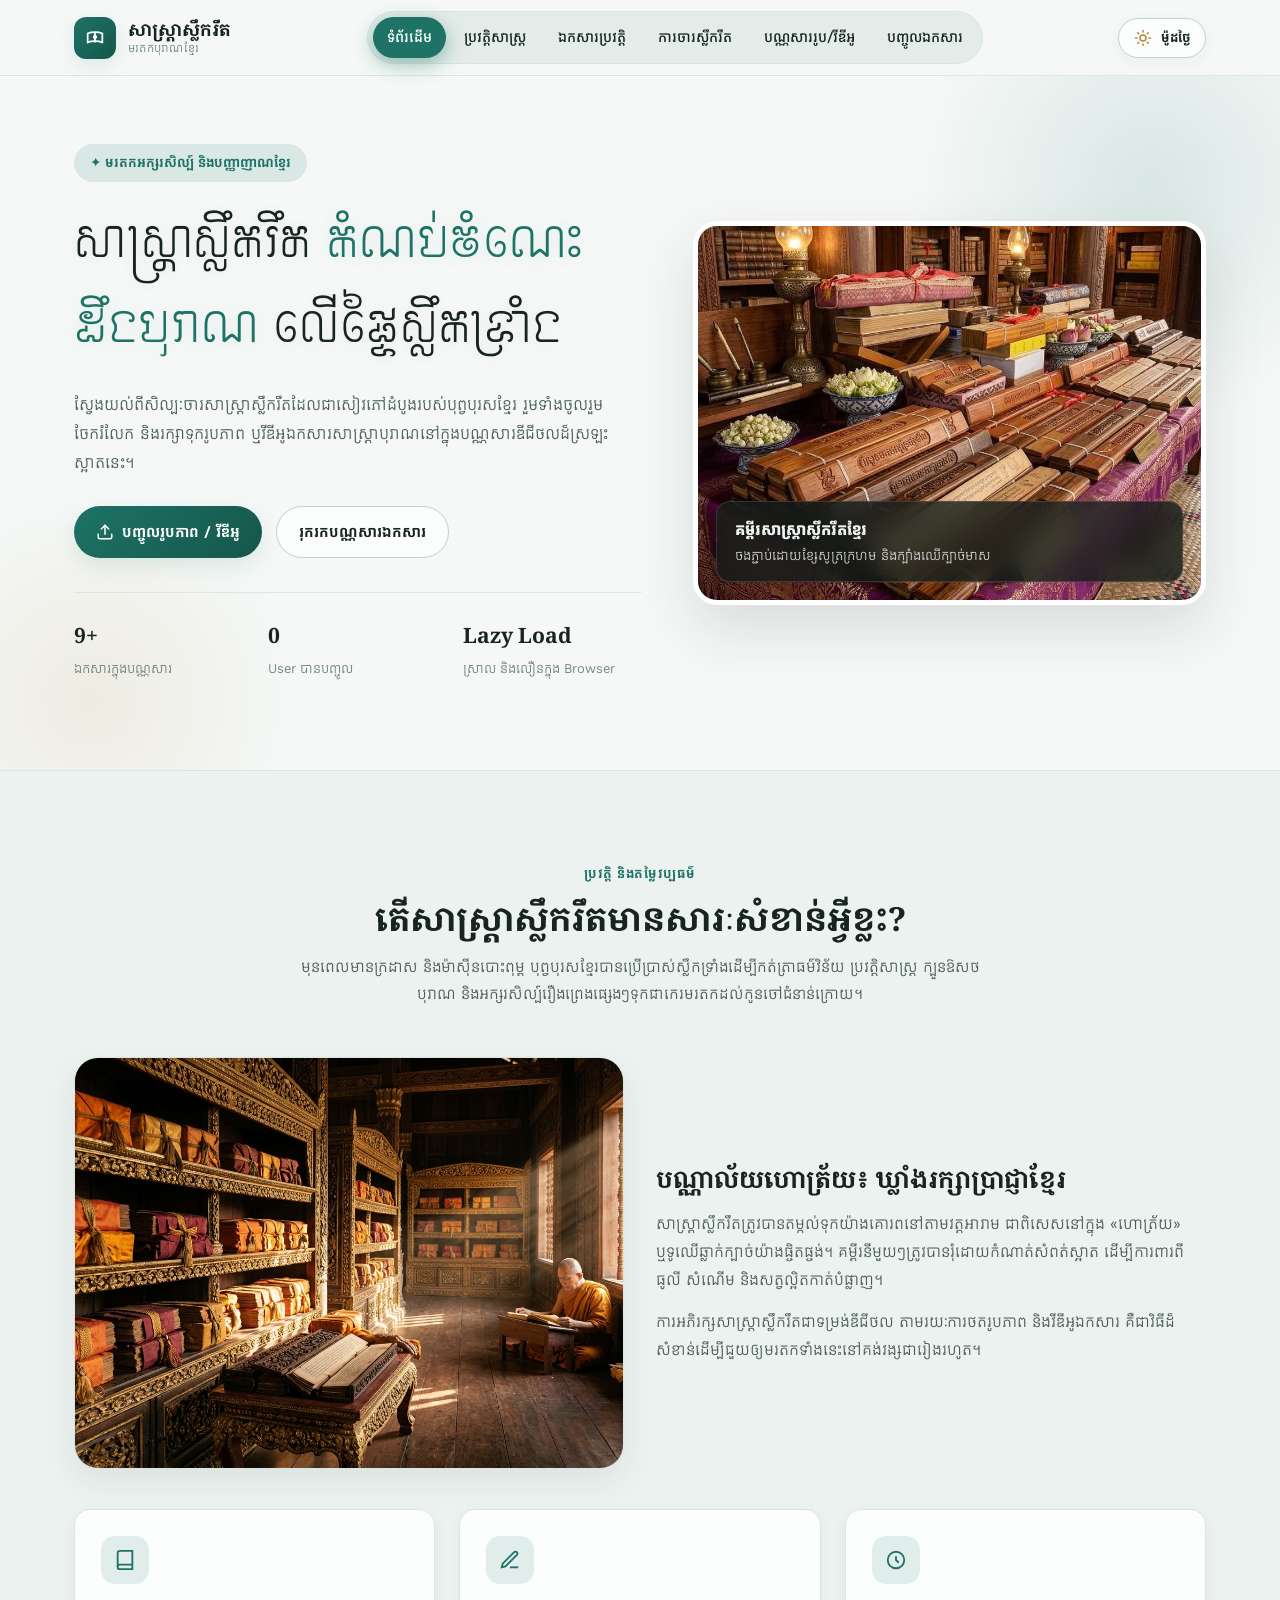
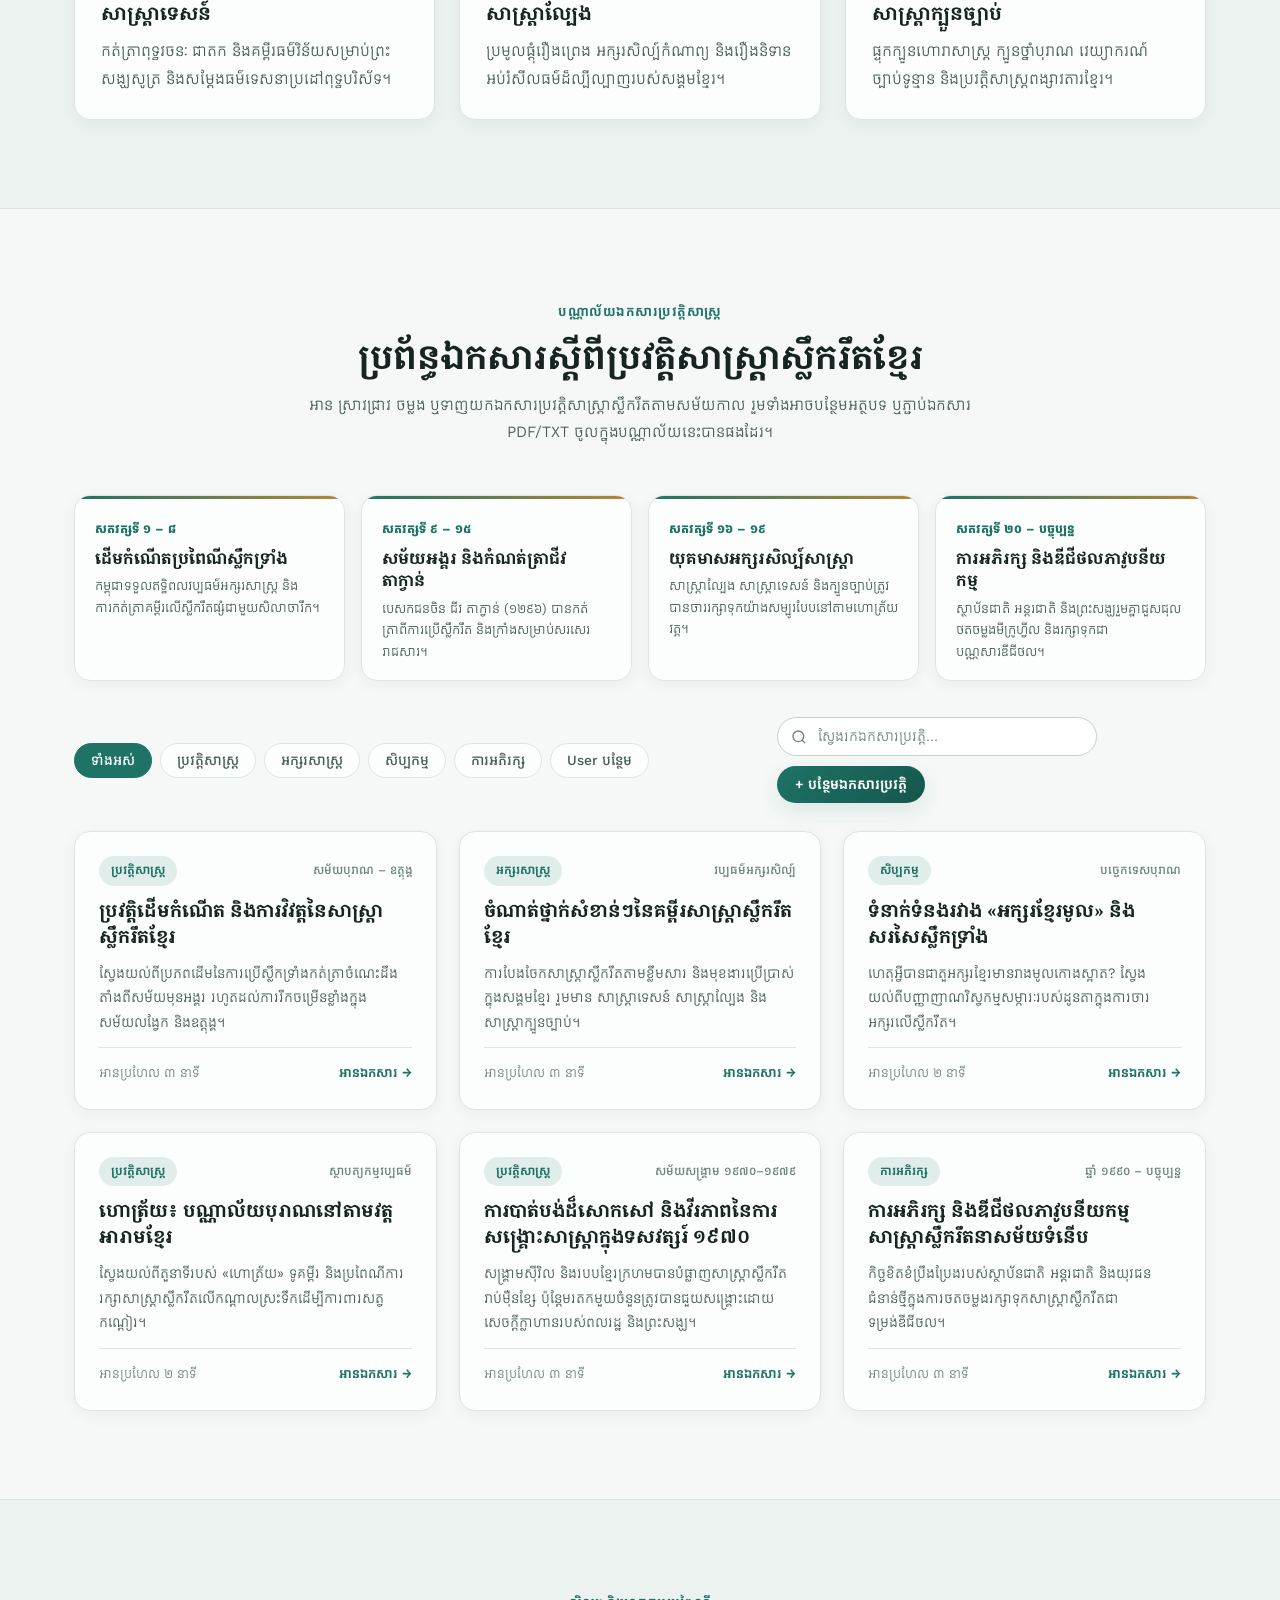
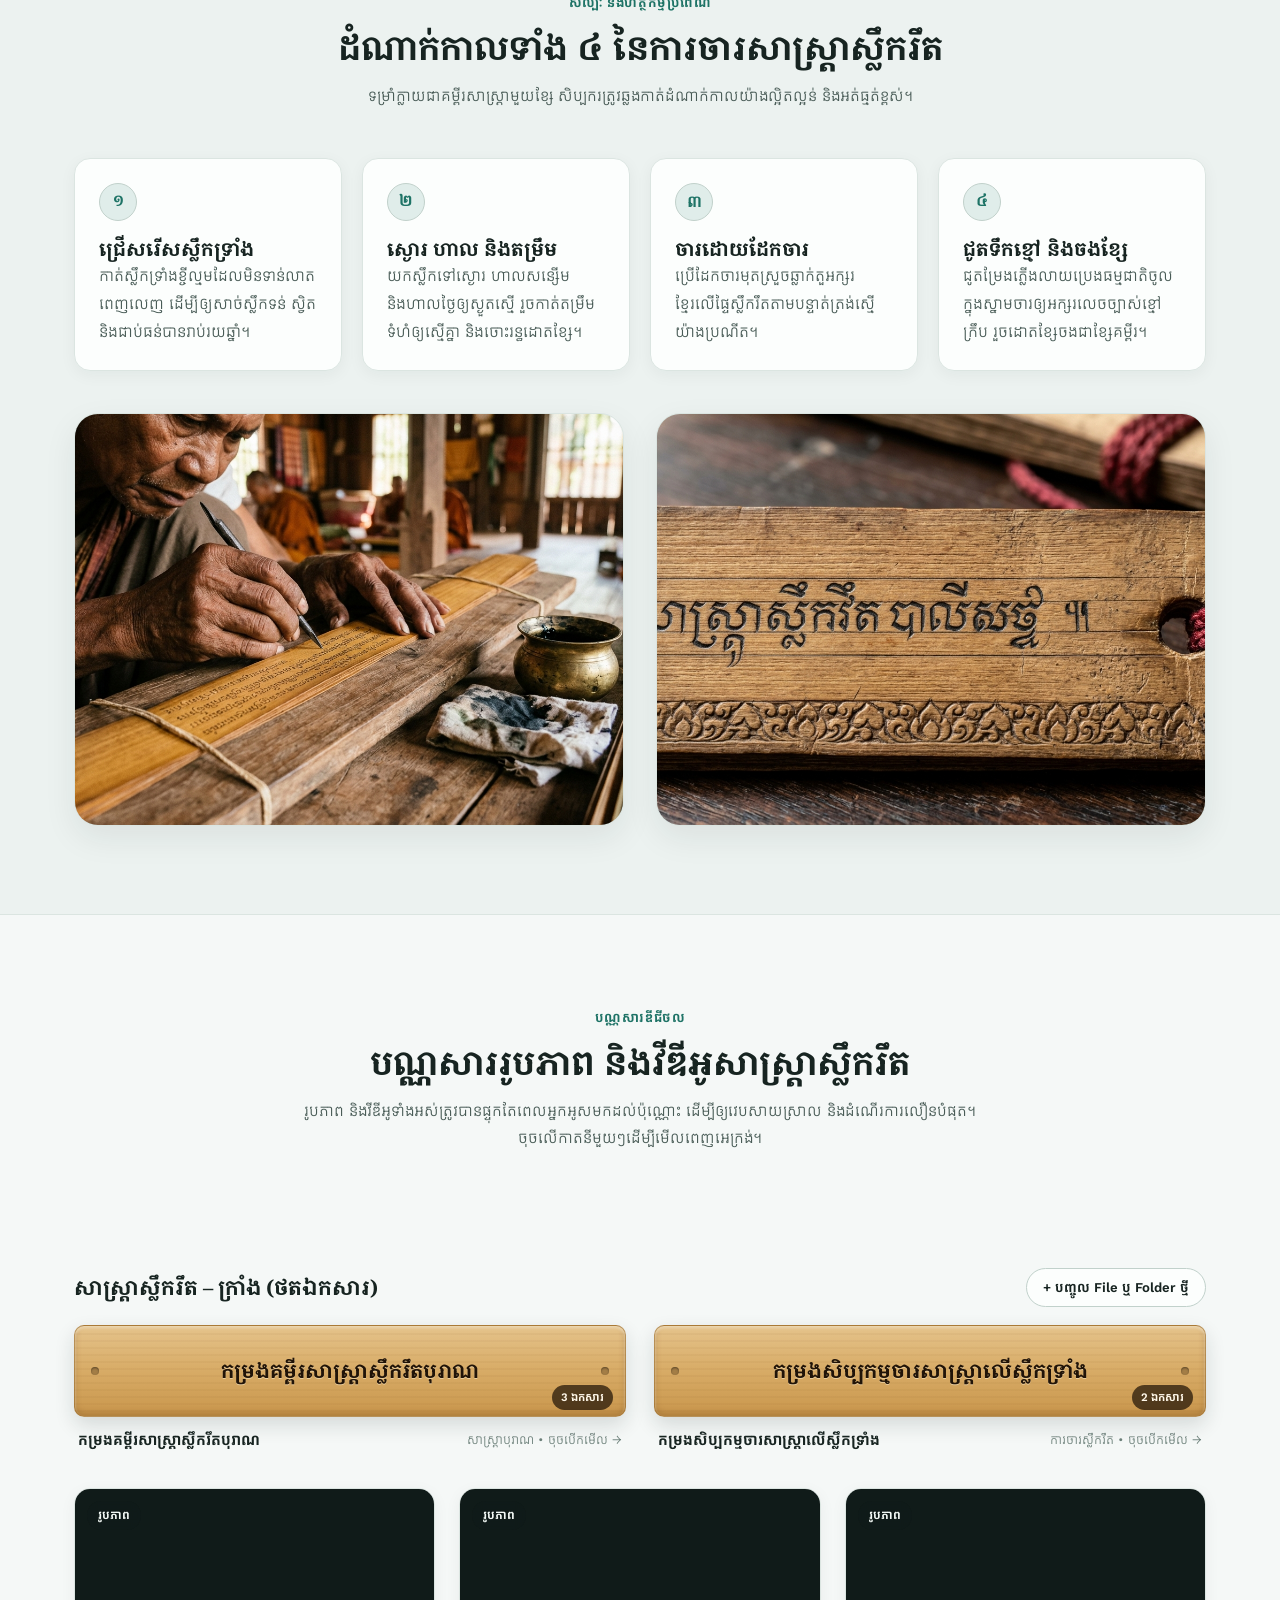
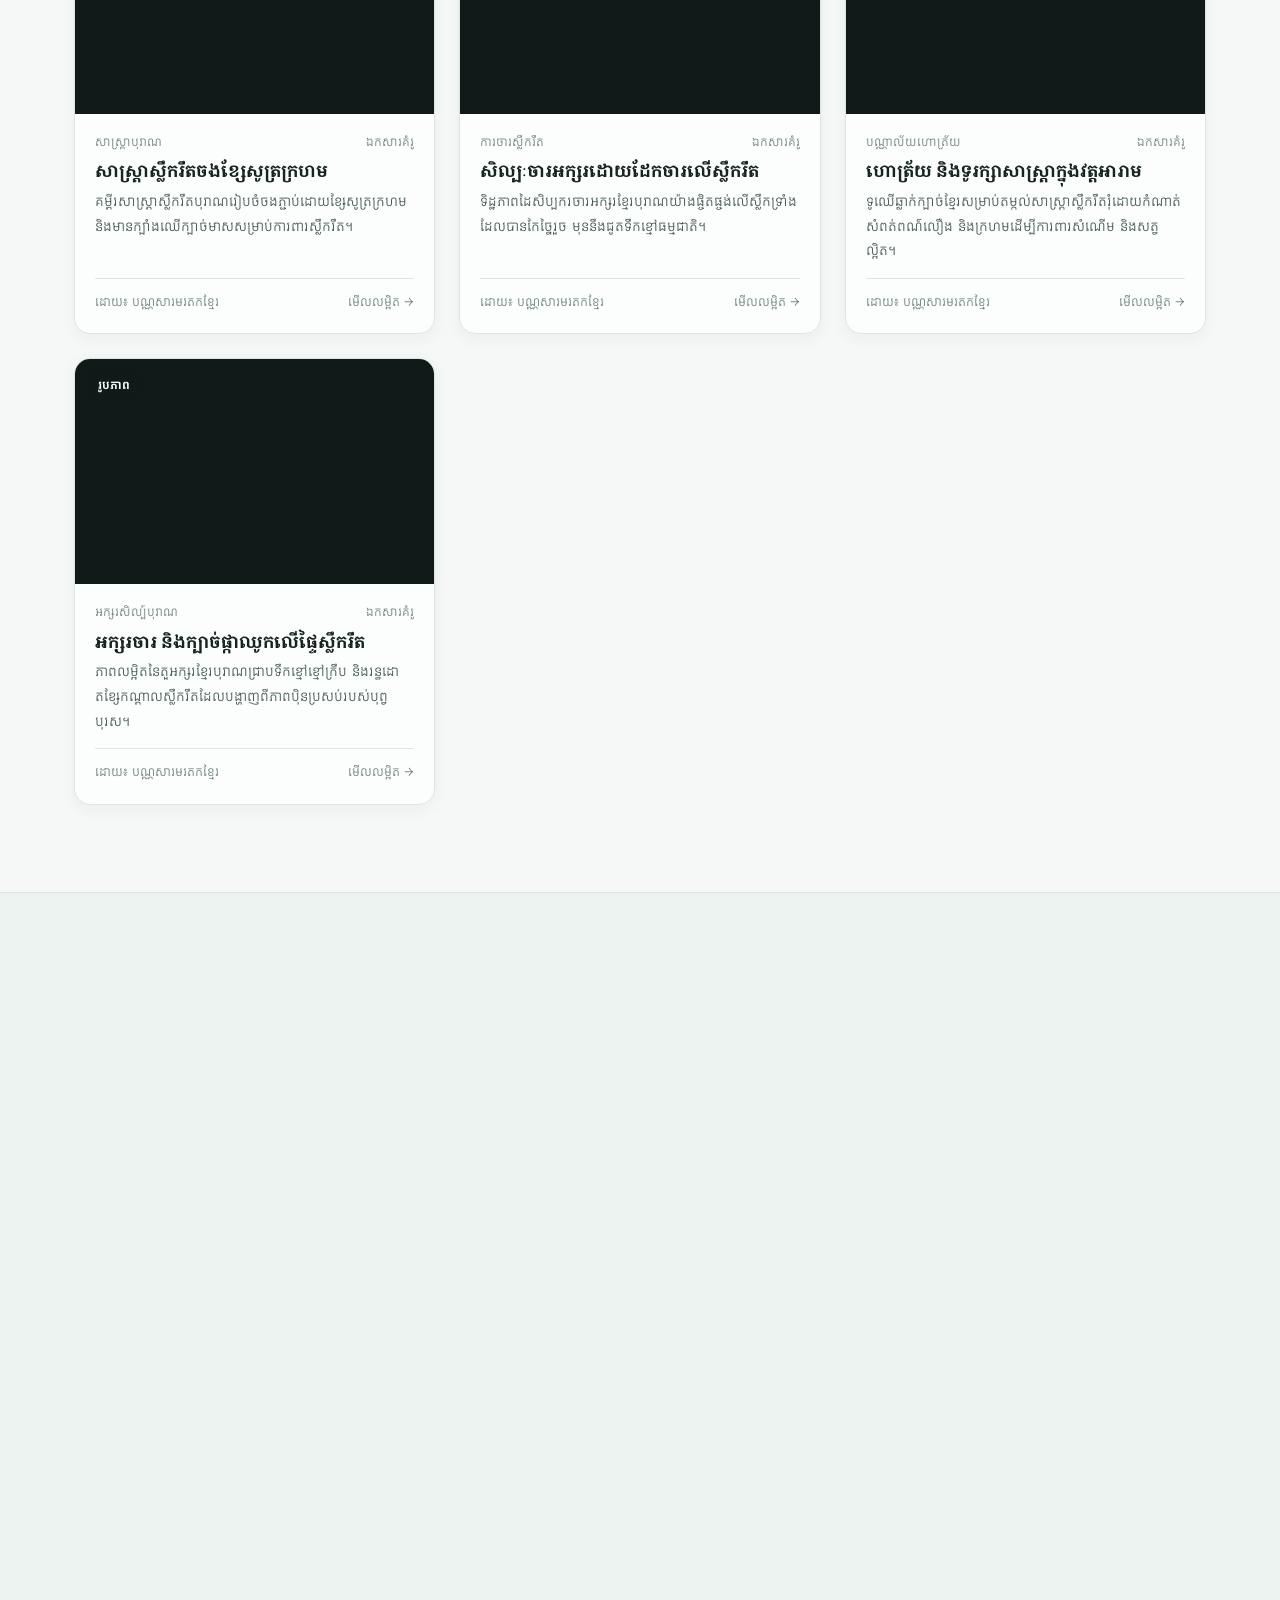
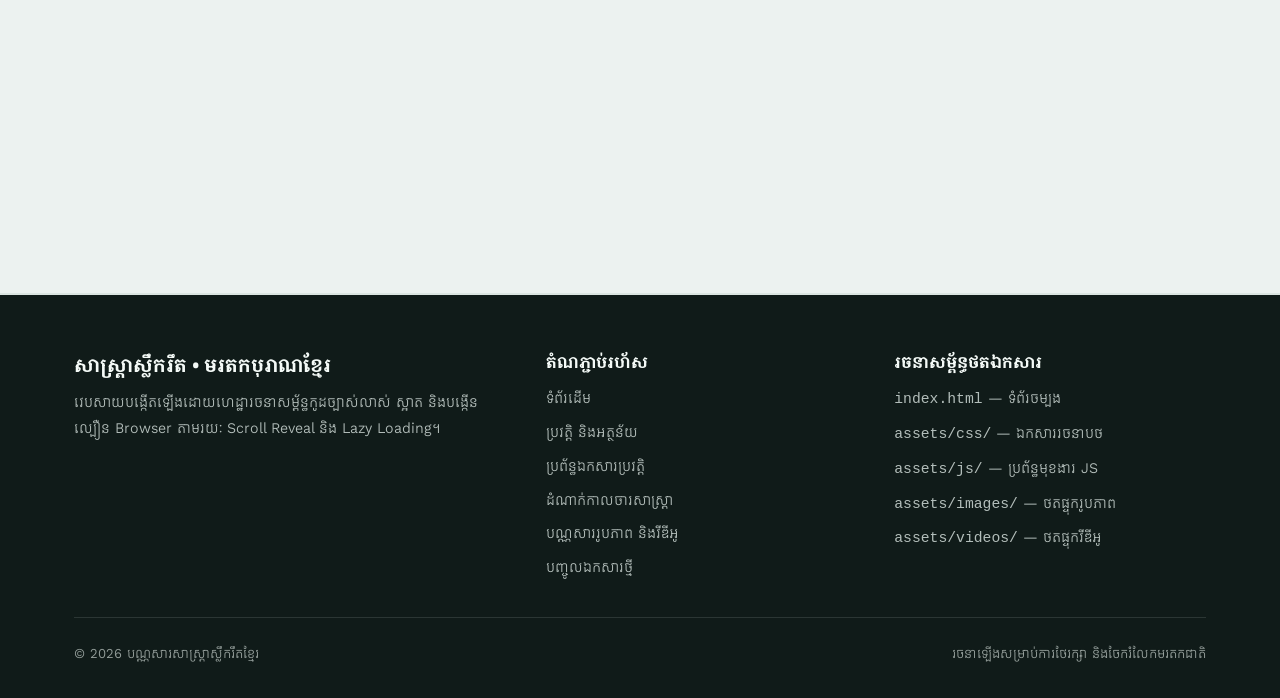
==== commit 7e84358c: "Add files via upload" ====
--- a/index.html
+++ b/index.html
@@ -35,6 +35,7 @@
   <link rel="stylesheet" href="assets/css/base.css" />
   <link rel="stylesheet" href="assets/css/layout.css" />
   <link rel="stylesheet" href="assets/css/components.css" />
+  <link rel="stylesheet" href="assets/css/folders.css" />
   <link rel="stylesheet" href="assets/css/documents.css" />
   <link rel="stylesheet" href="assets/css/animations.css" />
 </head>
@@ -395,10 +396,11 @@
 
         <div class="gallery-toolbar reveal-item">
           <div class="filter-tabs" role="tablist" aria-label="ត្រងប្រភេទឯកសារ">
-            <button type="button" class="filter-tab is-active" data-filter="all">ទាំងអស់</button>
-            <button type="button" class="filter-tab" data-filter="image">រូបភាព</button>
-            <button type="button" class="filter-tab" data-filter="video">វីឌីអូ</button>
-            <button type="button" class="filter-tab" data-filter="user">ឯកសារ User បញ្ចូល</button>
+            <button type="button" class="filter-tab gallery-filter-tab is-active" data-filter="all">ទាំងអស់</button>
+            <button type="button" class="filter-tab gallery-filter-tab" data-filter="folder">ថតសាស្រ្តា (Folder)</button>
+            <button type="button" class="filter-tab gallery-filter-tab" data-filter="image">រូបភាព</button>
+            <button type="button" class="filter-tab gallery-filter-tab" data-filter="video">វីឌីអូ</button>
+            <button type="button" class="filter-tab gallery-filter-tab" data-filter="user">User បញ្ចូល</button>
           </div>
 
           <div class="search-box">
@@ -411,28 +413,40 @@
           </div>
         </div>
 
-        <!-- ក្រឡាបណ្ណសារត្រូវបានបង្កើតឡើងដោយ JavaScript ពេលអូសមកដល់ -->
+        <!-- ថតសាស្រ្តាស្លឹករឹត – ក្រាំង (ចុចលើសន្លឹកគម្ពីរដើម្បីបើកមើលរូបភាពទាំងអស់ខាងក្នុង) -->
+        <div id="folder-showcase" class="folder-showcase">
+          <div class="folder-showcase-header">
+            <h3 class="folder-showcase-title">សាស្រ្តាស្លឹករឹត – ក្រាំង (ថតឯកសារ)</h3>
+            <a href="#upload" class="btn btn-outline" style="padding: 7px 16px; font-size: 0.84rem;">
+              + បញ្ចូល File ឬ Folder ថ្មី
+            </a>
+          </div>
+          <div id="folder-grid" class="folder-grid" aria-live="polite"></div>
+        </div>
+
+        <!-- ក្រឡាបណ្ណសារឯកសារទោល -->
         <div id="media-grid" class="media-grid" aria-live="polite"></div>
       </div>
     </section>
 
-    <!-- ផ្នែកទី ៦: អនុញ្ញាតឲ្យ User បញ្ចូលរូបភាព និងវីឌីអូ -->
+    <!-- ផ្នែកទី ៦: អនុញ្ញាតឲ្យ User បញ្ចូលរូបភាព និងវីឌីអូ (File ឬ Folder) -->
     <section id="upload" class="section section-alt lazy-section">
       <div class="container">
         <header class="section-header reveal-item">
           <span class="section-kicker">ចូលរួមចែករំលែកមរតក</span>
-          <h2 class="section-title">បញ្ចូលរូបភាព និងវីឌីអូសាស្រ្តាស្លឹករឹត</h2>
+          <h2 class="section-title">បញ្ចូលរូបភាព និងវីឌីអូ (File ឬ Folder)</h2>
           <p class="section-subtitle">
-            អ្នកប្រើប្រាស់មានសិទ្ធិបញ្ចូលរូបភាព ឬវីឌីអូដោយផ្ទាល់។ ឯកសារដែលបានបញ្ចូលនឹងរក្សាទុកក្នុង Browser (IndexedDB)
-            ហើយបង្ហាញភ្លាមៗនៅក្នុងបណ្ណសារខាងលើ។
+            អាចបញ្ចូលជា File ទោល, ជ្រើសច្រើន File ឬជ្រើសទាំង Folder តែម្តង! ពេលចុចបង្ហោះនឹងលោតបង្ហាញភ្លាមៗដោយរលូន
+            មិនចាំបាច់អង្គុយចាំឡើយ។
           </p>
         </header>
 
         <div class="upload-shell reveal-item">
           <div>
             <div id="upload-dropzone" class="dropzone" role="button" tabindex="0"
-              aria-label="ជ្រើសរើស ឬអូសទម្លាក់រូបភាព និងវីឌីអូ">
-              <input id="media-file-input" type="file" accept="image/*,video/*" hidden />
+              aria-label="ជ្រើសរើស ឬអូសទម្លាក់ File ឬ Folder រូបភាព និងវីឌីអូ">
+              <input id="media-file-input" type="file" accept="image/*,video/*" multiple hidden />
+              <input id="media-folder-input" type="file" webkitdirectory directory multiple hidden />
               <div class="dropzone-icon" aria-hidden="true">
                 <svg width="28" height="28" viewBox="0 0 24 24" fill="none" stroke="currentColor" stroke-width="2"
                   stroke-linecap="round" stroke-linejoin="round">
@@ -441,21 +455,31 @@
                   <line x1="12" y1="3" x2="12" y2="15"></line>
                 </svg>
               </div>
-              <h3 style="font-size: 1.12rem;">ចុចជ្រើសរើស ឬអូសឯកសារទម្លាក់ទីនេះ</h3>
-              <p id="upload-file-status" style="font-size: 0.88rem;">
-                គាំទ្ររូបភាព (JPG, PNG, WEBP) និងវីឌីអូ (MP4, WEBM)
+              <h3 style="font-size: 1.1rem;">អូស File ឬ Folder ទម្លាក់ទីនេះ ឬចុចប៊ូតុងខាងក្រោម</h3>
+              <p id="upload-file-status" style="font-size: 0.86rem;">
+                គាំទ្រជ្រើស File ទោល, ច្រើន File ឬជ្រើសទាំង Folder (រូបភាព &amp; វីឌីអូ)
               </p>
+
+              <div class="upload-picker-actions">
+                <button id="pick-files-btn" type="button" class="picker-chip-btn">
+                  📄 ជ្រើស File (១ ឬច្រើន)
+                </button>
+                <button id="pick-folder-btn" type="button" class="picker-chip-btn is-accent">
+                  📁 ជ្រើសទាំង Folder
+                </button>
+              </div>
+
               <div id="upload-preview" class="dropzone-preview" hidden></div>
             </div>
           </div>
 
           <form id="media-upload-form" class="upload-form">
-            <span id="storage-mode-pill" class="storage-mode-pill">● រក្សាទុកស្វ័យប្រវត្តិ (មិនបាត់ពេល Refresh)</span>
+            <span id="storage-mode-pill" class="storage-mode-pill">⚡ បង្ហាញភ្លាមៗ មិនចាំបាច់អង្គុយចាំ (គាំទ្រ File &amp; Folder)</span>
 
             <div class="form-group">
-              <label for="media-title-input">ចំណងជើងឯកសារ *</label>
+              <label for="media-title-input">ចំណងជើងគម្ពីរ / ថតឯកសារ *</label>
               <input id="media-title-input" class="form-control" type="text"
-                placeholder="ឧ. សាស្រ្តាស្លឹករឹតវត្តបុរាណខេត្តសៀមរាប" required />
+                placeholder="ឧ. ល្បើកព្រះត្រៃលក្ខណ៍ ឬ សាស្រ្តាស្លឹករឹតវត្តបុរាណ" required />
             </div>
 
             <div class="form-group">
@@ -469,6 +493,14 @@
               </select>
             </div>
 
+            <div id="cover-style-group" class="form-group" hidden>
+              <label for="folder-cover-style">រូបរាងគម្របថតសាស្រ្តា</label>
+              <select id="folder-cover-style" class="form-control">
+                <option value="plank">សន្លឹកឈើសាស្រ្តាបុរាណ (ដូចគម្ពីរក្រាំង)</option>
+                <option value="photo">ប្រើរូបភាពដំបូងក្នុងថតជាផ្ទៃគម្រប</option>
+              </select>
+            </div>
+
             <div class="form-group">
               <label for="media-author-input">ឈ្មោះអ្នកបញ្ចូល</label>
               <input id="media-author-input" class="form-control" type="text"
@@ -477,12 +509,12 @@
 
             <div class="form-group">
               <label for="media-desc-input">ពិពណ៌នាសង្ខេប</label>
-              <textarea id="media-desc-input" class="form-control" rows="3"
-                placeholder="សរសេរព័ត៌មានខ្លីៗអំពីរូបភាព ឬវីឌីអូនេះ..."></textarea>
+              <textarea id="media-desc-input" class="form-control" rows="2"
+                placeholder="សរសេរព័ត៌មានខ្លីៗអំពីឯកសារ ឬថតសាស្រ្តានេះ..."></textarea>
             </div>
 
             <button id="upload-submit-btn" type="submit" class="btn btn-primary" style="width: 100%;">
-              រក្សាទុក និងបង្ហោះចូលបណ្ណសារ
+              ⚡ បញ្ចូល និងបង្ហាញភ្លាមៗ
             </button>
           </form>
         </div>
@@ -533,7 +565,28 @@
     </div>
   </footer>
 
-  <!-- Lightbox Modal សម្រាប់មើលរូបភាព និងវីឌីអូពេញអេក្រង់ -->
+  <!-- ផ្ទាំងបើកមើលឯកសារទាំងអស់ក្នុងថតសាស្រ្តា (Folder Viewer Modal) -->
+  <div id="folder-modal" class="folder-modal" role="dialog" aria-modal="true" aria-hidden="true">
+    <div class="folder-modal-dialog">
+      <div class="folder-modal-header">
+        <div class="folder-modal-title-wrap">
+          <h3 id="folder-modal-title"></h3>
+          <p id="folder-modal-sub"></p>
+        </div>
+        <div class="folder-modal-actions">
+          <input id="folder-add-more-input" type="file" accept="image/*,video/*" multiple hidden />
+          <button id="folder-modal-add-more" type="button" class="reader-tool-btn" hidden>+ បន្ថែមរូបចូលថត</button>
+          <button id="folder-modal-delete" type="button" class="btn btn-danger-soft" hidden>លុបថតនេះ</button>
+          <button id="folder-modal-close" type="button" class="reader-tool-btn" aria-label="បិទថតឯកសារ">បិទ ✕</button>
+        </div>
+      </div>
+      <div class="folder-modal-body">
+        <div id="folder-pages-grid" class="folder-pages-grid"></div>
+      </div>
+    </div>
+  </div>
+
+  <!-- Lightbox Modal សម្រាប់មើលរូបភាព និងវីឌីអូពេញអេក្រង់ + ប្តូរទំព័រមុន/ក្រោយ -->
   <div id="lightbox" class="lightbox" role="dialog" aria-modal="true" aria-hidden="true">
     <button id="lightbox-close" class="lightbox-close" type="button" aria-label="បិទផ្ទាំងមើល">✕</button>
     <div class="lightbox-dialog">
@@ -543,6 +596,10 @@
           <h3 id="lightbox-title" style="margin-bottom: 6px;"></h3>
           <p id="lightbox-desc" style="margin-bottom: 8px;"></p>
           <small id="lightbox-meta" style="color: var(--text-muted);"></small>
+        </div>
+        <div id="lightbox-nav-bar" class="lightbox-nav-bar" hidden>
+          <button id="lightbox-prev" type="button" class="lightbox-nav-btn">← ទំព័រមុន</button>
+          <button id="lightbox-next" type="button" class="lightbox-nav-btn">ទំព័រក្រោយ →</button>
         </div>
       </div>
     </div>
--- a/assets/css/base.css
+++ b/assets/css/base.css
@@ -82,10 +82,9 @@
   transition: color var(--transition-theme);
 }
 
-/* សម្រាលបន្ទុក Browser សម្រាប់ផ្នែកដែលនៅខាងក្រោម (Performance Optimization) */
+/* សម្រាលបន្ទុក Layout សម្រាប់ផ្នែកដែលនៅខាងក្រោម ដោយមិនប៉ះពាល់ដល់ IntersectionObserver */
 .lazy-section {
-  content-visibility: auto;
-  contain-intrinsic-size: 1px 640px;
+  contain: layout style;
 }
 
 /* កុងតឺន័រស្តង់ដារ */
--- a/assets/css/folders.css
+++ b/assets/css/folders.css
@@ -0,0 +1,447 @@
+/* ==========================================================================
+   folders.css — រចនាបថថតសាស្រ្តាស្លឹករឹត-ក្រាំង (Manuscript Folder Strips)
+   និងផ្ទាំងបើកមើលឯកសារទាំងអស់ក្នុងថតយ៉ាងរលូន (Ultra-Smooth 60fps)
+   ========================================================================== */
+
+/* ផ្នែកថតសាស្រ្តាស្លឹករឹត – ក្រាំង (ដូចទម្រង់គម្ពីរស្លឹករឹតបុរាណ) */
+.folder-showcase {
+  margin-bottom: 34px;
+}
+
+.folder-showcase-header {
+  display: flex;
+  flex-wrap: wrap;
+  align-items: center;
+  justify-content: space-between;
+  gap: 12px;
+  margin-bottom: 18px;
+}
+
+.folder-showcase-title {
+  font-family: var(--font-serif);
+  font-size: 1.28rem;
+  color: var(--text-primary);
+  display: inline-flex;
+  align-items: center;
+  gap: 10px;
+}
+
+.folder-grid {
+  display: grid;
+  grid-template-columns: repeat(2, minmax(0, 1fr));
+  gap: 24px 28px;
+}
+
+/* កាតថតសាស្រ្តាស្លឹករឹត (សន្លឹកឈើ/ស្លឹករឹតបុរាណមានអក្សរចំណងជើងនៅកណ្តាល) */
+.manuscript-folder-card {
+  display: flex;
+  flex-direction: column;
+  gap: 10px;
+  cursor: pointer;
+  outline: none;
+  transition: transform 0.26s var(--ease-smooth);
+}
+
+.manuscript-folder-card:hover,
+.manuscript-folder-card:focus-visible {
+  transform: translateY(-4px);
+}
+
+.manuscript-plank {
+  position: relative;
+  min-height: 92px;
+  border-radius: 10px;
+  padding: 18px 26px;
+  display: flex;
+  align-items: center;
+  justify-content: center;
+  text-align: center;
+  overflow: hidden;
+  /* ផ្ទៃឈើសាស្រ្តាបុរាណស្រទន់ មានសរសៃឈើធម្មជាតិ */
+  background:
+    repeating-linear-gradient(
+      180deg,
+      rgba(120, 74, 24, 0.05) 0px,
+      rgba(120, 74, 24, 0.05) 2px,
+      transparent 2px,
+      transparent 7px
+    ),
+    linear-gradient(180deg, #e5c38b 0%, #d8ac67 48%, #c9964c 100%);
+  border: 1px solid rgba(118, 76, 26, 0.38);
+  box-shadow:
+    inset 0 2px 3px rgba(255, 246, 224, 0.55),
+    inset 0 -3px 6px rgba(92, 54, 15, 0.28),
+    0 8px 20px rgba(23, 36, 33, 0.14);
+  transition: box-shadow 0.26s var(--ease-smooth), filter 0.26s ease;
+}
+
+[data-theme='dark'] .manuscript-plank {
+  background:
+    repeating-linear-gradient(
+      180deg,
+      rgba(66, 39, 12, 0.1) 0px,
+      rgba(66, 39, 12, 0.1) 2px,
+      transparent 2px,
+      transparent 7px
+    ),
+    linear-gradient(180deg, #caa368 0%, #b78a4a 50%, #9f7235 100%);
+  border-color: rgba(235, 198, 134, 0.35);
+  box-shadow:
+    inset 0 1px 2px rgba(255, 244, 214, 0.35),
+    inset 0 -3px 8px rgba(42, 23, 6, 0.45),
+    0 10px 26px rgba(0, 0, 0, 0.42);
+}
+
+.manuscript-folder-card:hover .manuscript-plank {
+  box-shadow:
+    inset 0 2px 3px rgba(255, 246, 224, 0.65),
+    inset 0 -3px 6px rgba(92, 54, 15, 0.3),
+    0 14px 30px rgba(30, 115, 102, 0.22);
+  filter: brightness(1.03);
+}
+
+/* រន្ធដោតខ្សែសាស្រ្តាសងខាងតូចៗឲ្យដូចសាស្រ្តាពិត */
+.manuscript-plank::before,
+.manuscript-plank::after {
+  content: '';
+  position: absolute;
+  top: 50%;
+  transform: translateY(-50%);
+  width: 8px;
+  height: 8px;
+  border-radius: 50%;
+  background: rgba(68, 41, 14, 0.35);
+  box-shadow: inset 0 1px 2px rgba(0, 0, 0, 0.45);
+}
+
+.manuscript-plank::before {
+  left: 16px;
+}
+
+.manuscript-plank::after {
+  right: 16px;
+}
+
+/* ករណីជ្រើសប្រើរូបភាពដំបូងធ្វើជាគម្របថត */
+.manuscript-plank.has-cover-img {
+  background: #141c1a;
+  min-height: 118px;
+}
+
+.manuscript-plank-bg {
+  position: absolute;
+  inset: 0;
+  width: 100%;
+  height: 100%;
+  object-fit: cover;
+  opacity: 0.48;
+  transition: transform 0.45s var(--ease-smooth), opacity 0.3s ease;
+}
+
+.manuscript-folder-card:hover .manuscript-plank-bg {
+  transform: scale(1.04);
+  opacity: 0.58;
+}
+
+.manuscript-plank-title {
+  position: relative;
+  z-index: 1;
+  font-family: var(--font-serif);
+  font-size: clamp(1.02rem, 1.55vw, 1.24rem);
+  font-weight: 700;
+  color: #211408;
+  text-shadow: 0 1px 0 rgba(255, 245, 220, 0.48);
+  padding: 0 14px;
+  line-height: 1.45;
+}
+
+.manuscript-plank.has-cover-img .manuscript-plank-title {
+  color: #ffffff;
+  text-shadow: 0 2px 10px rgba(0, 0, 0, 0.72);
+}
+
+.manuscript-plank-count {
+  position: absolute;
+  bottom: 7px;
+  right: 12px;
+  z-index: 1;
+  font-size: 0.72rem;
+  font-weight: 600;
+  padding: 2px 9px;
+  border-radius: var(--radius-pill);
+  background: rgba(33, 20, 8, 0.72);
+  color: #fff8ea;
+  backdrop-filter: blur(4px);
+}
+
+.manuscript-folder-meta {
+  display: flex;
+  align-items: center;
+  justify-content: space-between;
+  gap: 10px;
+  padding: 0 4px;
+}
+
+.manuscript-folder-caption {
+  font-size: 0.96rem;
+  font-weight: 600;
+  color: var(--text-primary);
+}
+
+.manuscript-folder-sub {
+  font-size: 0.8rem;
+  color: var(--text-muted);
+}
+
+/* ប៊ូតុងជ្រើស File ឬ Folder ក្នុង Dropzone */
+.upload-picker-actions {
+  display: flex;
+  flex-wrap: wrap;
+  align-items: center;
+  justify-content: center;
+  gap: 10px;
+  margin-top: 6px;
+}
+
+.picker-chip-btn {
+  display: inline-flex;
+  align-items: center;
+  gap: 7px;
+  padding: 9px 16px;
+  border-radius: var(--radius-pill);
+  font-size: 0.86rem;
+  font-weight: 600;
+  background: var(--bg-card);
+  color: var(--text-primary);
+  border: 1px solid var(--border-medium);
+  box-shadow: var(--shadow-sm);
+  transition: all 0.2s var(--ease-smooth);
+}
+
+.picker-chip-btn:hover {
+  border-color: var(--accent-primary);
+  color: var(--accent-primary);
+  transform: translateY(-1px);
+}
+
+.picker-chip-btn.is-accent {
+  background: var(--accent-primary);
+  border-color: var(--accent-primary);
+  color: #ffffff;
+}
+
+.picker-chip-btn.is-accent:hover {
+  filter: brightness(1.06);
+  color: #ffffff;
+}
+
+/* រូបភាពមើលជាមុនច្រើនសន្លឹកក្នុង Dropzone */
+.preview-strip {
+  display: grid;
+  grid-template-columns: repeat(auto-fill, minmax(76px, 1fr));
+  gap: 8px;
+  width: 100%;
+  padding: 10px;
+  background: var(--bg-section-alt);
+  border-radius: 12px;
+  max-height: 196px;
+  overflow-y: auto;
+}
+
+.preview-thumb-cell {
+  position: relative;
+  aspect-ratio: 4 / 3;
+  border-radius: 8px;
+  overflow: hidden;
+  background: var(--bg-dark);
+  border: 1px solid var(--border-light);
+}
+
+.preview-thumb-cell img,
+.preview-thumb-cell video {
+  width: 100%;
+  height: 100%;
+  object-fit: cover;
+}
+
+.preview-thumb-index {
+  position: absolute;
+  bottom: 4px;
+  left: 4px;
+  font-size: 0.68rem;
+  font-weight: 700;
+  padding: 1px 6px;
+  border-radius: 6px;
+  background: rgba(10, 16, 15, 0.78);
+  color: #ffffff;
+}
+
+/* ផ្ទាំងបើកមើលរូបភាពទាំងអស់ក្នុង Folder (Folder Viewer Modal) */
+.folder-modal {
+  position: fixed;
+  inset: 0;
+  z-index: 1480;
+  background: var(--bg-lightbox);
+  backdrop-filter: blur(10px);
+  -webkit-backdrop-filter: blur(10px);
+  display: grid;
+  place-items: center;
+  padding: 18px;
+  opacity: 0;
+  visibility: hidden;
+  transition: opacity 0.22s ease, visibility 0.22s ease;
+}
+
+.folder-modal.is-open {
+  opacity: 1;
+  visibility: visible;
+}
+
+.folder-modal-dialog {
+  width: 100%;
+  max-width: 1080px;
+  max-height: 92vh;
+  background: var(--bg-card);
+  border: 1px solid var(--border-medium);
+  border-radius: var(--radius-lg);
+  box-shadow: var(--shadow-lg);
+  display: flex;
+  flex-direction: column;
+  overflow: hidden;
+  transform: translateY(14px) scale(0.985);
+  transition: transform 0.26s var(--ease-smooth);
+}
+
+.folder-modal.is-open .folder-modal-dialog {
+  transform: translateY(0) scale(1);
+}
+
+.folder-modal-header {
+  display: flex;
+  flex-wrap: wrap;
+  align-items: center;
+  justify-content: space-between;
+  gap: 12px;
+  padding: 18px 24px;
+  background: var(--bg-section-alt);
+  border-bottom: 1px solid var(--border-light);
+}
+
+.folder-modal-title-wrap h3 {
+  font-size: 1.24rem;
+  margin-bottom: 2px;
+}
+
+.folder-modal-title-wrap p {
+  font-size: 0.84rem;
+  color: var(--text-muted);
+}
+
+.folder-modal-actions {
+  display: inline-flex;
+  flex-wrap: wrap;
+  align-items: center;
+  gap: 8px;
+}
+
+.folder-modal-body {
+  padding: 22px 24px 26px;
+  overflow-y: auto;
+  flex: 1;
+}
+
+.folder-pages-grid {
+  display: grid;
+  grid-template-columns: repeat(auto-fill, minmax(210px, 1fr));
+  gap: 16px;
+}
+
+.folder-page-card {
+  background: var(--bg-section-alt);
+  border: 1px solid var(--border-light);
+  border-radius: 12px;
+  overflow: hidden;
+  cursor: pointer;
+  transition: transform 0.2s var(--ease-smooth), border-color 0.2s ease;
+}
+
+.folder-page-card:hover {
+  transform: translateY(-3px);
+  border-color: var(--accent-primary);
+}
+
+.folder-page-thumb {
+  position: relative;
+  aspect-ratio: 4 / 3;
+  background: var(--bg-dark);
+  overflow: hidden;
+}
+
+.folder-page-thumb img,
+.folder-page-thumb video {
+  width: 100%;
+  height: 100%;
+  object-fit: cover;
+}
+
+.folder-page-label {
+  padding: 10px 12px;
+  display: flex;
+  align-items: center;
+  justify-content: space-between;
+  gap: 8px;
+  font-size: 0.82rem;
+  color: var(--text-primary);
+}
+
+.folder-page-name {
+  white-space: nowrap;
+  overflow: hidden;
+  text-overflow: ellipsis;
+}
+
+/* ប៊ូតុងទំព័រមុន/ក្រោយ ក្នុងផ្ទាំង Lightbox */
+.lightbox-nav-bar {
+  display: flex;
+  align-items: center;
+  gap: 8px;
+}
+
+.lightbox-nav-btn {
+  padding: 7px 14px;
+  border-radius: var(--radius-pill);
+  border: 1px solid var(--border-medium);
+  background: var(--bg-section-alt);
+  color: var(--text-primary);
+  font-size: 0.84rem;
+  font-weight: 600;
+  transition: all 0.2s ease;
+}
+
+.lightbox-nav-btn:hover:not(:disabled) {
+  border-color: var(--accent-primary);
+  color: var(--accent-primary);
+}
+
+.lightbox-nav-btn:disabled {
+  opacity: 0.4;
+  cursor: not-allowed;
+}
+
+@media (max-width: 780px) {
+  .folder-grid {
+    grid-template-columns: 1fr;
+    gap: 18px;
+  }
+
+  .folder-pages-grid {
+    grid-template-columns: repeat(auto-fill, minmax(150px, 1fr));
+    gap: 12px;
+  }
+
+  .folder-modal-header,
+  .folder-modal-body {
+    padding: 14px 16px;
+  }
+}
+
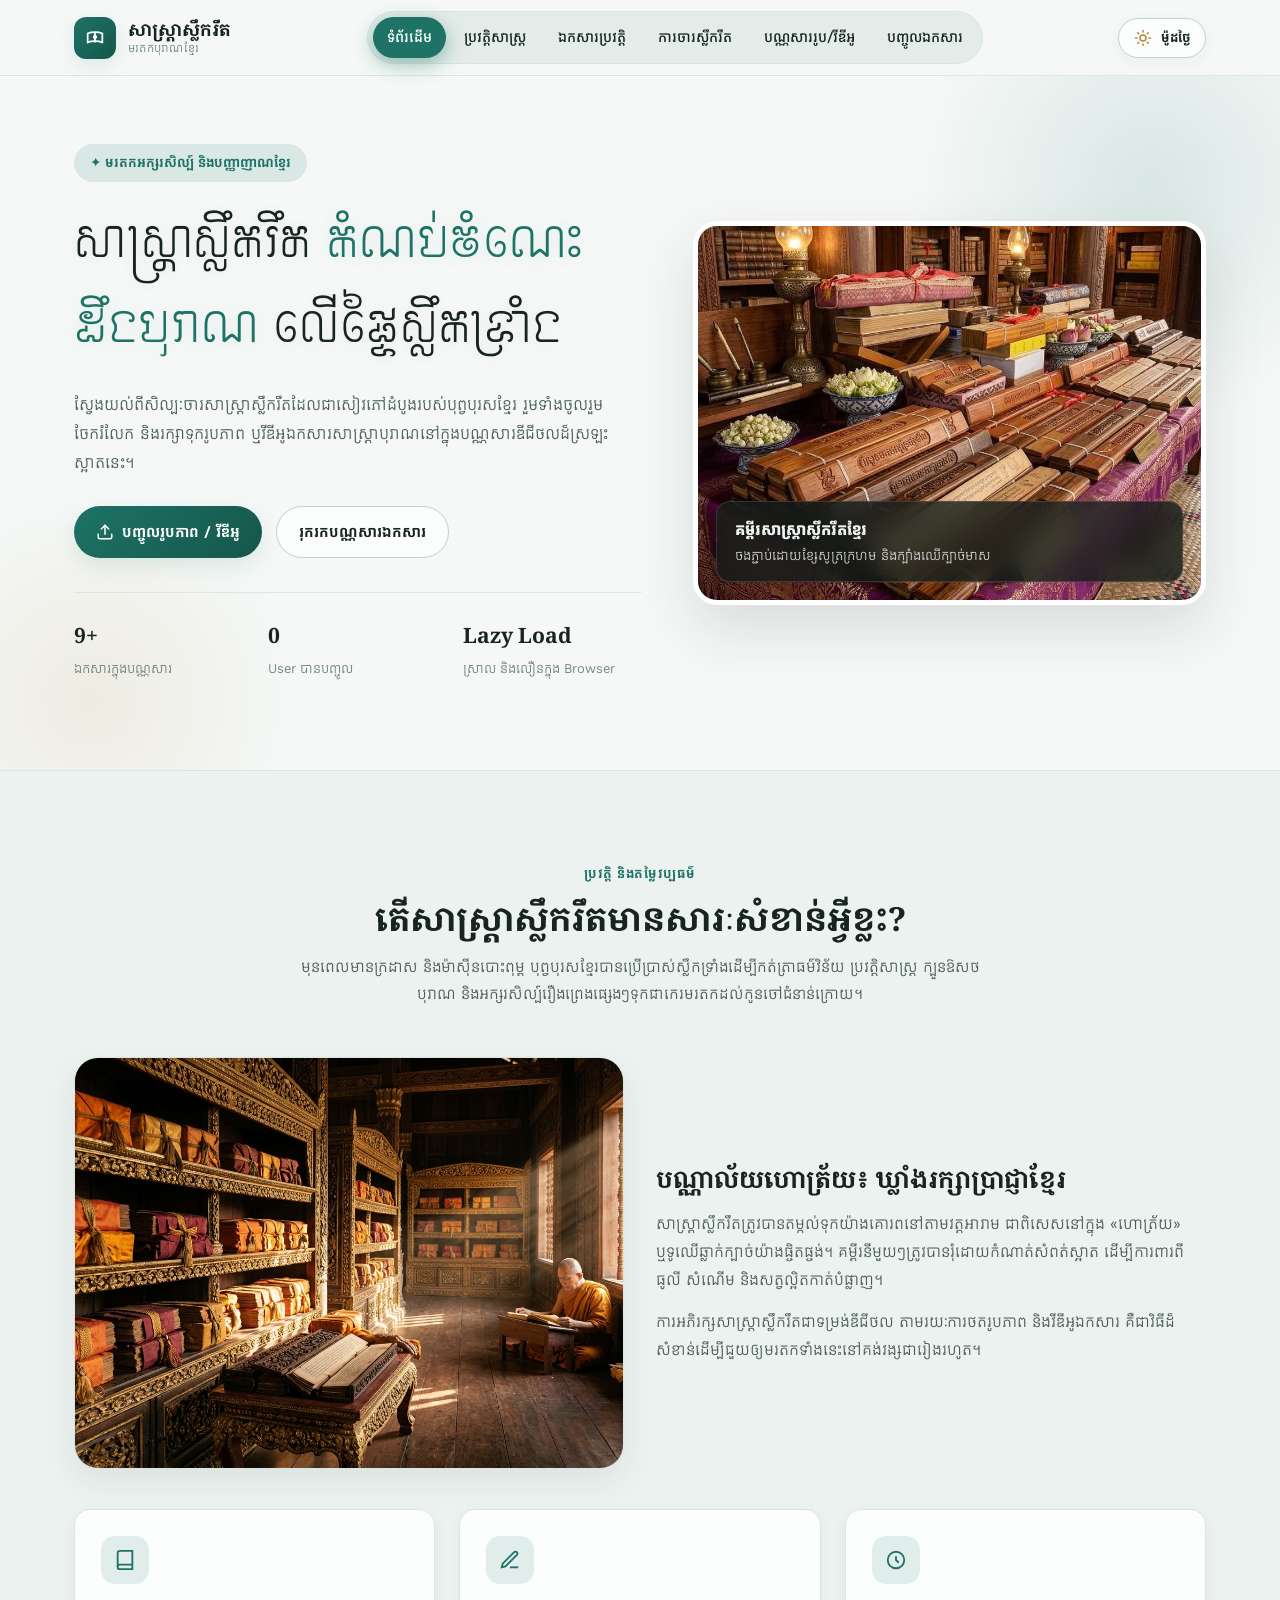
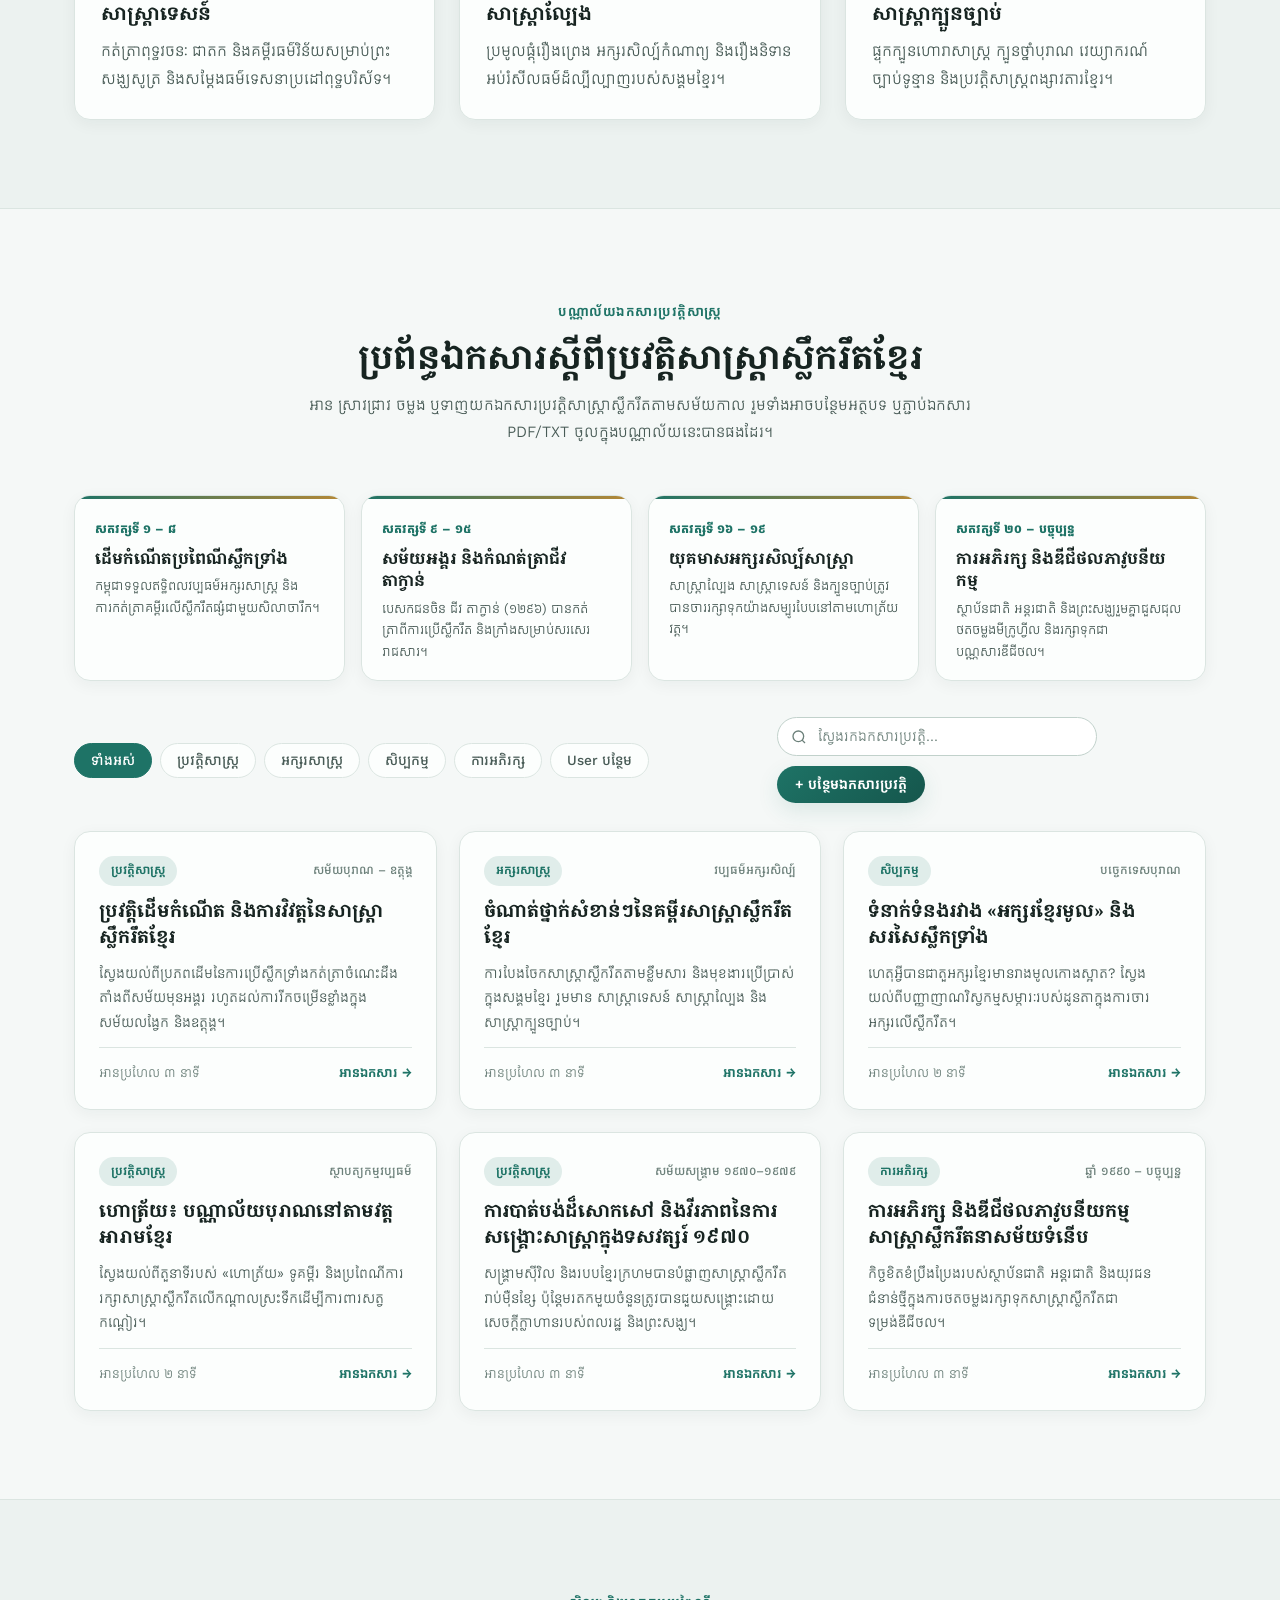
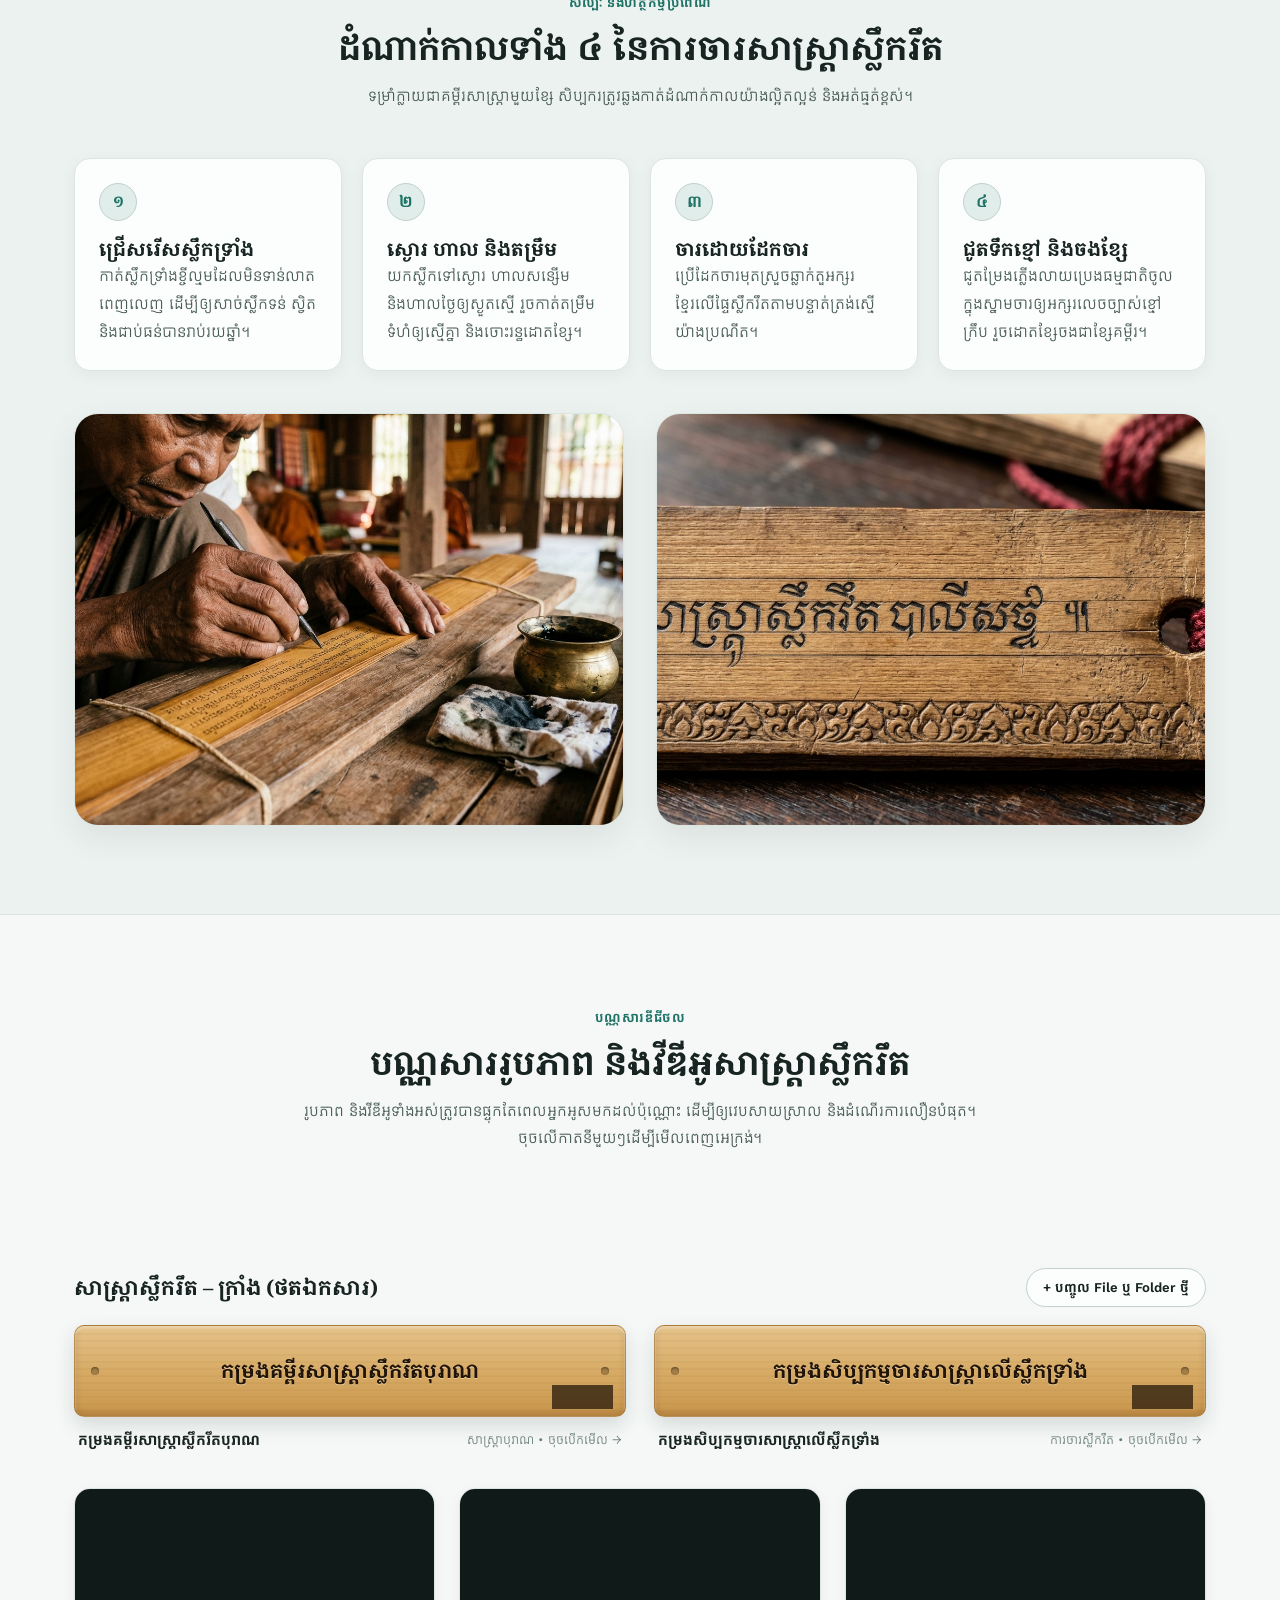
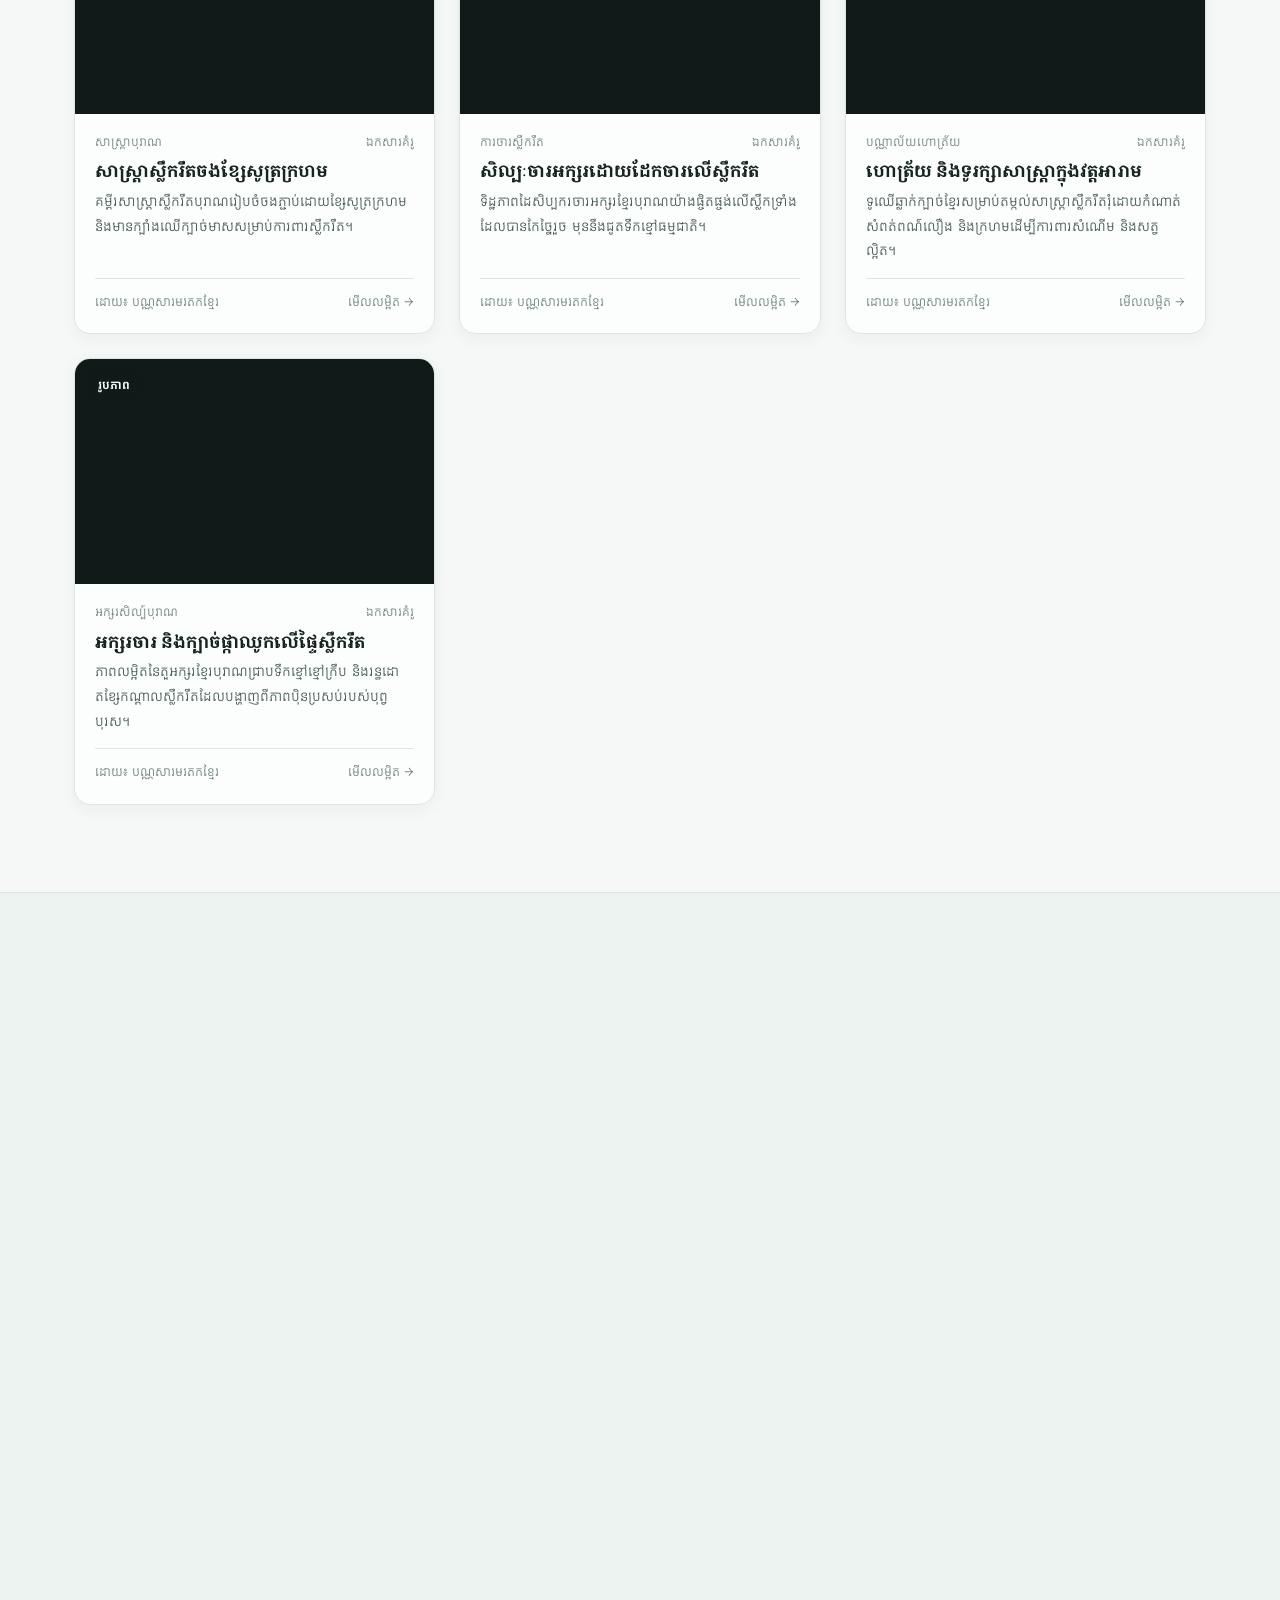
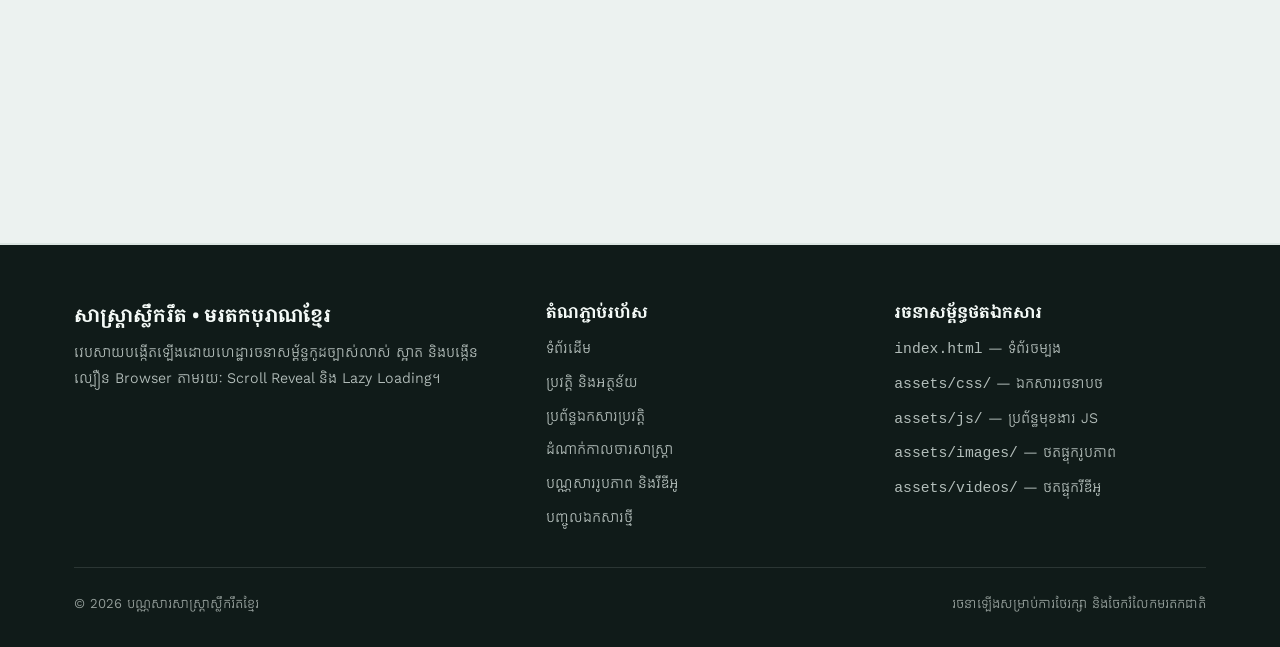
==== commit 69ef81b1: "Add files via upload" ====
--- a/index.html
+++ b/index.html
@@ -474,8 +474,6 @@
           </div>
 
           <form id="media-upload-form" class="upload-form">
-            <span id="storage-mode-pill" class="storage-mode-pill">⚡ បង្ហាញភ្លាមៗ មិនចាំបាច់អង្គុយចាំ (គាំទ្រ File &amp; Folder)</span>
-
             <div class="form-group">
               <label for="media-title-input">ចំណងជើងគម្ពីរ / ថតឯកសារ *</label>
               <input id="media-title-input" class="form-control" type="text"
@@ -689,16 +687,16 @@
   <button id="back-to-top" class="back-to-top" type="button" aria-label="ត្រឡប់ទៅខាងលើ">↑</button>
   <div id="toast" class="toast" role="status" aria-live="polite"></div>
 
-  <!-- ឯកសារ JavaScript រៀបចំតាមមុខងារច្បាស់លាស់ (ប្រើ defer ដើម្បីឲ្យផ្ទុកលឿន) -->
-  <script defer src="assets/js/theme-toggle.js"></script>
-  <script defer src="assets/js/cloud-config.js"></script>
-  <script defer src="assets/data/history-docs.js"></script>
-  <script defer src="assets/js/storage.js"></script>
-  <script defer src="assets/js/menu-effect.js"></script>
-  <script defer src="assets/js/scroll-reveal.js"></script>
-  <script defer src="assets/js/doc-library.js"></script>
-  <script defer src="assets/js/media-uploader.js"></script>
-  <script defer src="assets/js/main.js"></script>
+  <!-- ឯកសារ JavaScript រៀបចំតាមមុខងារច្បាស់លាស់ -->
+  <script src="assets/js/theme-toggle.js"></script>
+  <script src="assets/js/cloud-config.js"></script>
+  <script src="assets/data/history-docs.js"></script>
+  <script src="assets/js/storage.js"></script>
+  <script src="assets/js/menu-effect.js"></script>
+  <script src="assets/js/scroll-reveal.js"></script>
+  <script src="assets/js/doc-library.js"></script>
+  <script src="assets/js/media-uploader.js"></script>
+  <script src="assets/js/main.js"></script>
 </body>
 
 </html>
--- a/assets/css/components.css
+++ b/assets/css/components.css
@@ -474,19 +474,6 @@
 .form-control:focus {
   border-color: var(--accent-primary);
   box-shadow: 0 0 0 4px var(--accent-primary-soft);
-}
-
-.storage-mode-pill {
-  display: inline-flex;
-  align-items: center;
-  gap: 8px;
-  padding: 6px 12px;
-  border-radius: var(--radius-pill);
-  font-size: 0.8rem;
-  background: var(--accent-primary-soft);
-  color: var(--accent-primary);
-  font-weight: 600;
-  align-self: flex-start;
 }
 
 /* Lightbox Modal សម្រាប់មើលរូបភាព និងវីឌីអូពេញអេក្រង់ */
